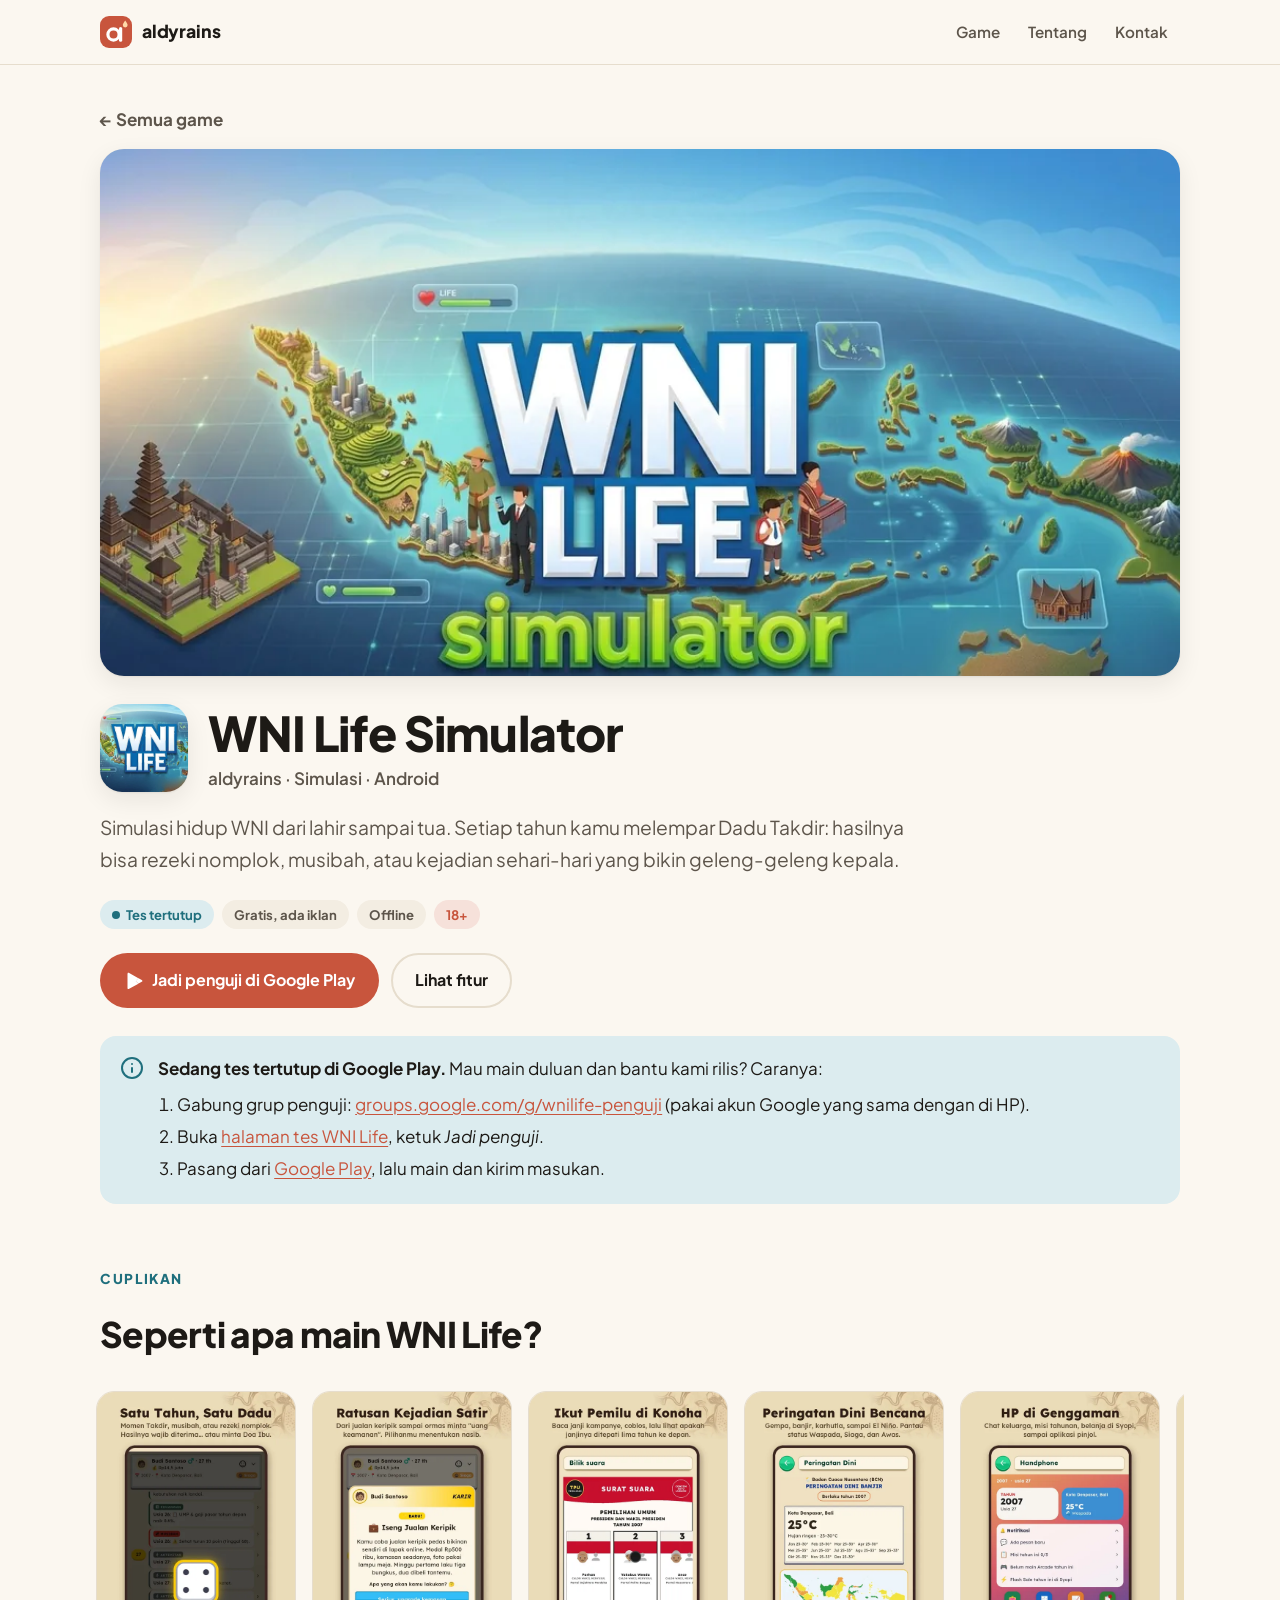
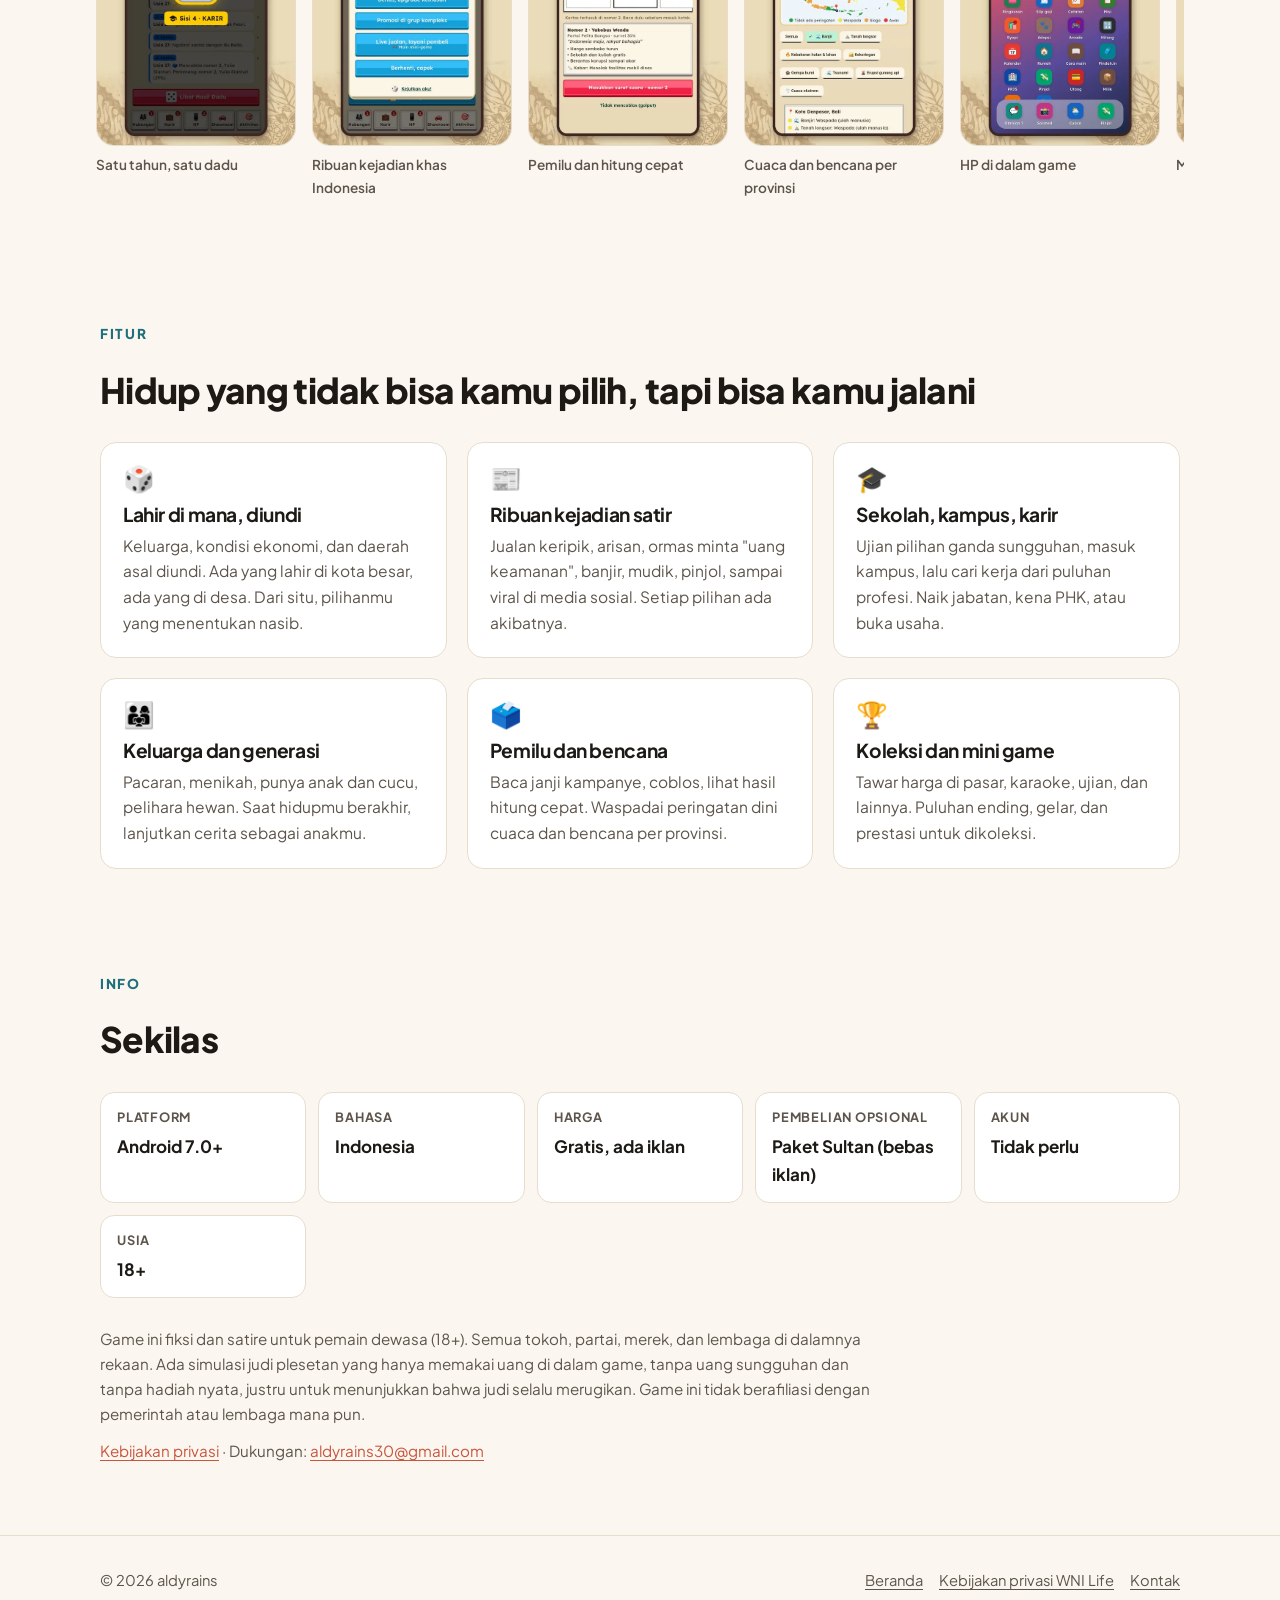
==== games/wni-life/index.html @ aa82e8e7 "Build the aldyrains studio site with a WNI Life game page. Static pages for GitHub Pages: home with " ====
<!doctype html>
<html lang="id">
<head>
<meta charset="utf-8">
<meta name="viewport" content="width=device-width, initial-scale=1">
<title>WNI Life Simulator · aldyrains</title>
<meta name="description" content="WNI Life Simulator: game simulasi hidup sebagai warga negara Indonesia, dari bayi sampai tua. Lempar Dadu Takdir, pilih jalanmu. Main offline, tanpa akun.">
<link rel="canonical" href="https://aldyrains.github.io/games/wni-life/">
<meta name="theme-color" content="#fbf7f0" media="(prefers-color-scheme: light)">
<meta name="theme-color" content="#12110f" media="(prefers-color-scheme: dark)">
<link rel="icon" href="/favicon.svg" type="image/svg+xml">
<link rel="icon" href="/favicon.ico" sizes="any">
<link rel="apple-touch-icon" href="/apple-touch-icon.png">
<meta property="og:type" content="website">
<meta property="og:site_name" content="aldyrains">
<meta property="og:title" content="WNI Life Simulator">
<meta property="og:description" content="Simulasi hidup WNI dari lahir sampai tua. Lempar Dadu Takdir, pilih jalanmu!">
<meta property="og:url" content="https://aldyrains.github.io/games/wni-life/">
<meta property="og:image" content="https://aldyrains.github.io/games/wni-life/img/banner.jpg">
<meta property="og:image:width" content="1024">
<meta property="og:image:height" content="500">
<meta name="twitter:card" content="summary_large_image">
<link rel="preconnect" href="https://fonts.googleapis.com">
<link rel="preconnect" href="https://fonts.gstatic.com" crossorigin>
<link rel="stylesheet" href="https://fonts.googleapis.com/css2?family=Plus+Jakarta+Sans:wght@400;600;700;800&display=swap">
<link rel="stylesheet" href="/assets/style.css">
<script type="application/ld+json">
{
  "@context": "https://schema.org",
  "@type": "VideoGame",
  "name": "WNI Life Simulator",
  "url": "https://aldyrains.github.io/games/wni-life/",
  "image": "https://aldyrains.github.io/games/wni-life/img/banner.jpg",
  "description": "Game simulasi hidup sebagai warga negara Indonesia, dari bayi sampai tua.",
  "genre": "Simulasi",
  "gamePlatform": "Android",
  "operatingSystem": "Android",
  "inLanguage": "id",
  "author": { "@type": "Organization", "name": "aldyrains", "url": "https://aldyrains.github.io/" }
}
</script>
</head>
<body>
<a class="skip" href="#isi">Langsung ke isi</a>

<header class="site-header">
  <div class="wrap">
    <a class="brand" href="/" aria-label="aldyrains, beranda">
      <svg viewBox="0 0 32 32" aria-hidden="true"><rect width="32" height="32" rx="9" fill="#c8553d"/><circle cx="13.5" cy="18.5" r="5.6" fill="none" stroke="#fff" stroke-width="3.2"/><path d="M20.6 12.6v11.6" stroke="#fff" stroke-width="3.2" stroke-linecap="round"/><path d="M25.2 4.6c1.6 2.1 2.4 3.5 2.4 4.5a2.4 2.4 0 0 1-4.8 0c0-1 .8-2.4 2.4-4.5z" fill="#ffd9a8"/></svg>
      aldyrains
    </a>
    <nav class="nav" aria-label="Menu utama">
      <a href="/#game">Game</a>
      <a href="/#tentang" class="hide-sm">Tentang</a>
      <a href="/#kontak">Kontak</a>
    </nav>
  </div>
</header>

<main id="isi">
  <div class="game-hero">
    <div class="wrap">
      <a class="back" href="/#game">← Semua game</a>
      <div class="banner" style="margin-top:16px">
        <img src="img/banner.webp" width="1024" height="500" alt="Banner WNI Life Simulator: peta Indonesia dengan tokoh-tokoh warga" fetchpriority="high">
      </div>
      <div class="title-row">
        <img class="icon" src="img/icon.webp" width="88" height="88" alt="Ikon WNI Life Simulator">
        <div>
          <h1>WNI Life Simulator</h1>
          <p class="by">aldyrains · Simulasi · Android</p>
        </div>
      </div>
      <p class="tagline">Simulasi hidup WNI dari lahir sampai tua. Setiap tahun kamu melempar Dadu Takdir: hasilnya bisa rezeki nomplok, musibah, atau kejadian sehari-hari yang bikin geleng-geleng kepala.</p>
      <div class="chips" style="margin-bottom:24px">
        <span class="chip chip-teal"><span class="dot"></span>Tes tertutup</span>
        <span class="chip">Gratis, ada iklan</span>
        <span class="chip">Offline</span>
        <span class="chip chip-accent">18+</span>
      </div>
      <div class="btn-row">
        <a class="btn btn-primary" href="#penguji">
          <svg viewBox="0 0 24 24" fill="currentColor" aria-hidden="true"><path d="M4.6 2.3c-.3.3-.4.7-.4 1.2v17c0 .5.1.9.4 1.2l.1.1 9.5-9.5v-.2L4.7 2.2l-.1.1Zm12.8 12.8-3.2-3.2v-.2l3.2-3.2.1.1 3.8 2.1c1.1.6 1.1 1.6 0 2.2l-3.8 2.1-.1.1Zm-.1.1L14 11.9l-9.4 9.4c.4.4.9.4 1.6.1l11.1-6.2m0-6.6L6.2 2.3c-.7-.4-1.2-.3-1.6.1L14 11.9l3.3-3.3Z"/></svg>
          Jadi penguji di Google Play
        </a>
        <a class="btn btn-ghost" href="#fitur">Lihat fitur</a>
      </div>

      <div class="notice" id="penguji">
        <svg viewBox="0 0 24 24" fill="none" stroke="currentColor" stroke-width="2" stroke-linecap="round" stroke-linejoin="round" aria-hidden="true"><circle cx="12" cy="12" r="10"/><path d="M12 16v-4M12 8h.01"/></svg>
        <div>
          <strong>Sedang tes tertutup di Google Play.</strong> Mau main duluan dan bantu kami rilis? Caranya:
          <ol>
            <li>Gabung grup penguji: <a href="https://groups.google.com/g/wnilife-penguji">groups.google.com/g/wnilife-penguji</a> (pakai akun Google yang sama dengan di HP).</li>
            <li>Buka <a href="https://play.google.com/apps/testing/com.aldiriansyah.wnilife">halaman tes WNI Life</a>, ketuk <em>Jadi penguji</em>.</li>
            <li>Pasang dari <a href="https://play.google.com/store/apps/details?id=com.aldiriansyah.wnilife">Google Play</a>, lalu main dan kirim masukan.</li>
          </ol>
        </div>
      </div>
    </div>
  </div>

  <section aria-labelledby="judul-cuplikan" style="padding-top:40px">
    <div class="wrap">
      <div class="section-head">
        <span class="eyebrow">Cuplikan</span>
        <h2 id="judul-cuplikan">Seperti apa main WNI Life?</h2>
      </div>
      <div class="shots" tabindex="0" aria-label="Galeri cuplikan layar, geser ke samping">
        <figure><img src="img/01-dadu.webp" width="540" height="960" loading="lazy" alt="Lempar Dadu Takdir setiap tahun"><figcaption>Satu tahun, satu dadu</figcaption></figure>
        <figure><img src="img/02-kejadian.webp" width="540" height="960" loading="lazy" alt="Kejadian sehari-hari dengan pilihan"><figcaption>Ribuan kejadian khas Indonesia</figcaption></figure>
        <figure><img src="img/03-pemilu.webp" width="540" height="960" loading="lazy" alt="Pemilu di dalam game"><figcaption>Pemilu dan hitung cepat</figcaption></figure>
        <figure><img src="img/04-cuaca.webp" width="540" height="960" loading="lazy" alt="Peringatan cuaca dan bencana per provinsi"><figcaption>Cuaca dan bencana per provinsi</figcaption></figure>
        <figure><img src="img/05-hp.webp" width="540" height="960" loading="lazy" alt="HP di dalam game"><figcaption>HP di dalam game</figcaption></figure>
        <figure><img src="img/06-minigame.webp" width="540" height="960" loading="lazy" alt="Mini game"><figcaption>Mini game</figcaption></figure>
        <figure><img src="img/07-kerja.webp" width="540" height="960" loading="lazy" alt="Karir dan pekerjaan"><figcaption>Sekolah, kampus, karir</figcaption></figure>
        <figure><img src="img/08-kabar-tahun.webp" width="540" height="960" loading="lazy" alt="Kabar Tahun, rangkuman hidup ala koran"><figcaption>Kabar Tahun ala koran</figcaption></figure>
      </div>
    </div>
  </section>

  <section id="fitur" aria-labelledby="judul-fitur" style="padding-top:32px">
    <div class="wrap">
      <div class="section-head">
        <span class="eyebrow">Fitur</span>
        <h2 id="judul-fitur">Hidup yang tidak bisa kamu pilih, tapi bisa kamu jalani</h2>
      </div>
      <div class="features">
        <div class="feature"><span class="emoji" aria-hidden="true">🎲</span><h3>Lahir di mana, diundi</h3><p>Keluarga, kondisi ekonomi, dan daerah asal diundi. Ada yang lahir di kota besar, ada yang di desa. Dari situ, pilihanmu yang menentukan nasib.</p></div>
        <div class="feature"><span class="emoji" aria-hidden="true">📰</span><h3>Ribuan kejadian satir</h3><p>Jualan keripik, arisan, ormas minta "uang keamanan", banjir, mudik, pinjol, sampai viral di media sosial. Setiap pilihan ada akibatnya.</p></div>
        <div class="feature"><span class="emoji" aria-hidden="true">🎓</span><h3>Sekolah, kampus, karir</h3><p>Ujian pilihan ganda sungguhan, masuk kampus, lalu cari kerja dari puluhan profesi. Naik jabatan, kena PHK, atau buka usaha.</p></div>
        <div class="feature"><span class="emoji" aria-hidden="true">👨‍👩‍👧</span><h3>Keluarga dan generasi</h3><p>Pacaran, menikah, punya anak dan cucu, pelihara hewan. Saat hidupmu berakhir, lanjutkan cerita sebagai anakmu.</p></div>
        <div class="feature"><span class="emoji" aria-hidden="true">🗳️</span><h3>Pemilu dan bencana</h3><p>Baca janji kampanye, coblos, lihat hasil hitung cepat. Waspadai peringatan dini cuaca dan bencana per provinsi.</p></div>
        <div class="feature"><span class="emoji" aria-hidden="true">🏆</span><h3>Koleksi dan mini game</h3><p>Tawar harga di pasar, karaoke, ujian, dan lainnya. Puluhan ending, gelar, dan prestasi untuk dikoleksi.</p></div>
      </div>
    </div>
  </section>

  <section aria-labelledby="judul-info" style="padding-top:32px">
    <div class="wrap">
      <div class="section-head">
        <span class="eyebrow">Info</span>
        <h2 id="judul-info">Sekilas</h2>
      </div>
      <dl class="facts">
        <div><dt>Platform</dt><dd>Android 7.0+</dd></div>
        <div><dt>Bahasa</dt><dd>Indonesia</dd></div>
        <div><dt>Harga</dt><dd>Gratis, ada iklan</dd></div>
        <div><dt>Pembelian opsional</dt><dd>Paket Sultan (bebas iklan)</dd></div>
        <div><dt>Akun</dt><dd>Tidak perlu</dd></div>
        <div><dt>Usia</dt><dd>18+</dd></div>
      </dl>
      <p class="fine" style="margin-top:28px">Game ini fiksi dan satire untuk pemain dewasa (18+). Semua tokoh, partai, merek, dan lembaga di dalamnya rekaan. Ada simulasi judi plesetan yang hanya memakai uang di dalam game, tanpa uang sungguhan dan tanpa hadiah nyata, justru untuk menunjukkan bahwa judi selalu merugikan. Game ini tidak berafiliasi dengan pemerintah atau lembaga mana pun.</p>
      <p class="fine"><a href="/wni-life-privacy/">Kebijakan privasi</a> · Dukungan: <a href="mailto:aldyrains30@gmail.com?subject=WNI%20Life%20Simulator">aldyrains30@gmail.com</a></p>
    </div>
  </section>
</main>

<footer class="site-footer">
  <div class="wrap">
    <span>© 2026 aldyrains</span>
    <nav aria-label="Tautan bawah">
      <a href="/">Beranda</a>
      <a href="/wni-life-privacy/">Kebijakan privasi WNI Life</a>
      <a href="mailto:aldyrains30@gmail.com">Kontak</a>
    </nav>
  </div>
</footer>
</body>
</html>
---- assets/style.css ----
/* aldyrains: gaya bersama untuk semua halaman. */

:root {
  --bg: #fbf7f0;
  --surface: #ffffff;
  --surface-2: #f3ede2;
  --ink: #1d1a16;
  --ink-soft: #5d554b;
  --line: #e6ddcd;
  --accent: #c8553d;
  --accent-ink: #ffffff;
  --accent-soft: #f6e1da;
  --teal: #1f6f7d;
  --teal-soft: #dcecef;
  --shadow: 0 1px 2px rgb(29 26 22 / 6%), 0 8px 24px rgb(29 26 22 / 8%);
  --radius: 16px;
  --max: 1120px;
  color-scheme: light;
}

@media (prefers-color-scheme: dark) {
  :root {
    --bg: #12110f;
    --surface: #1b1916;
    --surface-2: #24211d;
    --ink: #f1ebe1;
    --ink-soft: #b5aa9b;
    --line: #34302a;
    --accent: #e9785f;
    --accent-ink: #1b0f0b;
    --accent-soft: #3a211b;
    --teal: #7cc4d1;
    --teal-soft: #17323a;
    --shadow: 0 1px 2px rgb(0 0 0 / 30%), 0 8px 24px rgb(0 0 0 / 35%);
    color-scheme: dark;
  }
}

*, *::before, *::after { box-sizing: border-box; }

html { scroll-behavior: smooth; }
@media (prefers-reduced-motion: reduce) { html { scroll-behavior: auto; } }

body {
  margin: 0;
  background: var(--bg);
  color: var(--ink);
  font: 17px/1.65 "Plus Jakarta Sans", system-ui, -apple-system, "Segoe UI", Roboto, sans-serif;
  -webkit-font-smoothing: antialiased;
  overflow-x: hidden;
}

img { max-width: 100%; height: auto; display: block; }
a { color: var(--accent); text-underline-offset: 3px; }
a:hover { text-decoration-thickness: 2px; }
:focus-visible { outline: 3px solid var(--teal); outline-offset: 3px; border-radius: 6px; }

h1, h2, h3 { line-height: 1.15; letter-spacing: -0.02em; margin: 0; }
h1 { font-size: clamp(2.2rem, 6vw, 3.6rem); font-weight: 800; }
h2 { font-size: clamp(1.6rem, 4vw, 2.2rem); font-weight: 800; }
h3 { font-size: 1.2rem; font-weight: 700; }
p { margin: 0; }

.wrap { width: 100%; max-width: var(--max); margin: 0 auto; padding: 0 20px; }

.skip { position: absolute; left: -999px; top: 8px; background: var(--surface); padding: 8px 12px; z-index: 10; }
.skip:focus { left: 8px; }

/* Header */
.site-header {
  position: sticky; top: 0; z-index: 5;
  background: color-mix(in srgb, var(--bg) 86%, transparent);
  backdrop-filter: saturate(1.4) blur(10px);
  -webkit-backdrop-filter: saturate(1.4) blur(10px);
  border-bottom: 1px solid var(--line);
}
.site-header .wrap { display: flex; align-items: center; justify-content: space-between; gap: 16px; height: 64px; }
.brand { display: inline-flex; align-items: center; gap: 10px; color: var(--ink); text-decoration: none; font-weight: 800; font-size: 1.1rem; letter-spacing: -0.01em; }
.brand svg { width: 32px; height: 32px; flex: none; }
.nav { display: flex; gap: 4px; }
.nav a { color: var(--ink-soft); text-decoration: none; font-weight: 600; font-size: 0.95rem; padding: 8px 12px; border-radius: 999px; }
.nav a:hover { color: var(--ink); background: var(--surface-2); }
@media (max-width: 520px) { .nav a { padding: 8px; font-size: 0.9rem; } .nav .hide-sm { display: none; } }

/* Buttons */
.btn {
  display: inline-flex; align-items: center; justify-content: center; gap: 8px;
  min-height: 48px; padding: 12px 22px; border-radius: 999px;
  font: inherit; font-weight: 700; font-size: 1rem; text-decoration: none; cursor: pointer;
  border: 2px solid transparent; transition: transform .15s ease, background .15s ease;
}
.btn:hover { transform: translateY(-1px); }
.btn-primary { background: var(--accent); color: var(--accent-ink); }
.btn-ghost { background: transparent; color: var(--ink); border-color: var(--line); }
.btn-ghost:hover { background: var(--surface-2); }
.btn svg { width: 20px; height: 20px; flex: none; }
.btn-row { display: flex; flex-wrap: wrap; gap: 12px; }

/* Chips */
.chip { display: inline-flex; align-items: center; gap: 6px; padding: 4px 12px; border-radius: 999px; font-size: 0.82rem; font-weight: 700; background: var(--surface-2); color: var(--ink-soft); }
.chip-teal { background: var(--teal-soft); color: var(--teal); }
.chip-accent { background: var(--accent-soft); color: var(--accent); }
.chip .dot { width: 8px; height: 8px; border-radius: 50%; background: currentColor; }
.chips { display: flex; flex-wrap: wrap; gap: 8px; }

/* Sections */
section { padding: 72px 0; }
.eyebrow { display: block; color: var(--teal); font-weight: 800; font-size: 0.85rem; letter-spacing: 0.12em; text-transform: uppercase; margin-bottom: 12px; }
.lead { color: var(--ink-soft); font-size: 1.15rem; max-width: 60ch; }
.section-head { display: flex; flex-direction: column; gap: 12px; margin-bottom: 32px; }

/* Home hero */
.hero { padding: 88px 0 56px; }
.hero h1 { max-width: 16ch; }
.hero h1 em { font-style: normal; color: var(--accent); }
.hero .lead { margin: 20px 0 32px; }

/* Game cards */
.games { display: grid; grid-template-columns: repeat(auto-fill, minmax(min(100%, 340px), 1fr)); gap: 24px; }
.game-card {
  display: flex; flex-direction: column; background: var(--surface); border: 1px solid var(--line);
  border-radius: var(--radius); overflow: hidden; box-shadow: var(--shadow);
  color: inherit; text-decoration: none; transition: transform .2s ease, box-shadow .2s ease;
}
a.game-card:hover { transform: translateY(-3px); }
.game-card .art { aspect-ratio: 1024 / 500; background: var(--surface-2); object-fit: cover; width: 100%; }
.game-card .body { display: flex; gap: 14px; padding: 18px; align-items: flex-start; }
.game-card .icon { width: 56px; height: 56px; border-radius: 14px; flex: none; }
.game-card .meta { display: flex; flex-direction: column; gap: 6px; min-width: 0; }
.game-card p { color: var(--ink-soft); font-size: 0.95rem; }
.game-card.soon { box-shadow: none; border-style: dashed; background: transparent; }
.game-card.soon .art { display: grid; place-items: center; color: var(--ink-soft); font-weight: 700; background: repeating-linear-gradient(135deg, var(--surface-2) 0 12px, transparent 12px 24px); }

/* About */
.about { display: grid; gap: 40px; grid-template-columns: 1.2fr 1fr; align-items: start; }
@media (max-width: 820px) { .about { grid-template-columns: 1fr; } }
.about p + p { margin-top: 16px; }
.values { display: grid; gap: 16px; }
.value { background: var(--surface); border: 1px solid var(--line); border-radius: var(--radius); padding: 20px; }
.value h3 { margin-bottom: 6px; }
.value p { color: var(--ink-soft); font-size: 0.95rem; }

/* Contact */
.contact { background: var(--surface); border: 1px solid var(--line); border-radius: 24px; padding: clamp(28px, 5vw, 48px); display: grid; gap: 20px; }
.contact .lead { margin: 0; }

/* Footer */
.site-footer { border-top: 1px solid var(--line); padding: 32px 0 48px; color: var(--ink-soft); font-size: 0.92rem; }
.site-footer .wrap { display: flex; flex-wrap: wrap; justify-content: space-between; gap: 16px; }
.site-footer a { color: var(--ink-soft); }
.site-footer nav { display: flex; flex-wrap: wrap; gap: 16px; }

/* Game page */
.game-hero { padding: 40px 0 24px; }
.banner { border-radius: 24px; overflow: hidden; box-shadow: var(--shadow); aspect-ratio: 1024 / 500; background: var(--surface-2); }
.banner img { width: 100%; height: 100%; object-fit: cover; }
.title-row { display: flex; gap: 20px; align-items: center; margin-top: 28px; }
.title-row .icon { width: 88px; height: 88px; border-radius: 22px; box-shadow: var(--shadow); flex: none; }
.title-row h1 { font-size: clamp(1.9rem, 5vw, 3rem); }
.title-row .by { color: var(--ink-soft); font-weight: 600; margin-top: 4px; }
@media (max-width: 520px) { .title-row { align-items: flex-start; } .title-row .icon { width: 68px; height: 68px; border-radius: 18px; } }
.tagline { font-size: 1.2rem; color: var(--ink-soft); margin: 20px 0 24px; max-width: 60ch; }

.notice { display: flex; gap: 14px; background: var(--teal-soft); color: var(--ink); border-radius: var(--radius); padding: 18px 20px; margin-top: 28px; }
.notice svg { width: 24px; height: 24px; color: var(--teal); flex: none; margin-top: 2px; }
.notice ol { margin: 8px 0 0; padding-left: 1.2rem; }
.notice li { margin: 4px 0; }

.shots { display: grid; grid-auto-flow: column; grid-auto-columns: minmax(200px, 240px); gap: 16px; overflow-x: auto; scroll-snap-type: x mandatory; padding: 4px 4px 20px; margin: 0 -4px; overscroll-behavior-x: contain; }
.shots figure { margin: 0; scroll-snap-align: start; }
.shots img { border-radius: 18px; border: 1px solid var(--line); aspect-ratio: 9 / 16; object-fit: cover; width: 100%; background: var(--surface-2); }
.shots figcaption { font-size: 0.85rem; color: var(--ink-soft); margin-top: 8px; font-weight: 600; }

.features { display: grid; grid-template-columns: repeat(auto-fill, minmax(min(100%, 300px), 1fr)); gap: 20px; }
.feature { background: var(--surface); border: 1px solid var(--line); border-radius: var(--radius); padding: 22px; }
.feature .emoji { font-size: 1.6rem; line-height: 1; display: block; margin-bottom: 12px; }
.feature h3 { margin-bottom: 8px; }
.feature p { color: var(--ink-soft); font-size: 0.97rem; }

.facts { display: grid; grid-template-columns: repeat(auto-fill, minmax(min(100%, 200px), 1fr)); gap: 12px; margin: 0; }
.facts div { background: var(--surface); border: 1px solid var(--line); border-radius: 14px; padding: 14px 16px; }
.facts dt { font-size: 0.8rem; color: var(--ink-soft); font-weight: 700; text-transform: uppercase; letter-spacing: 0.06em; }
.facts dd { margin: 4px 0 0; font-weight: 700; }

.fine { color: var(--ink-soft); font-size: 0.95rem; max-width: 70ch; }
.fine + .fine { margin-top: 12px; }
.back { display: inline-flex; align-items: center; gap: 6px; font-weight: 700; text-decoration: none; color: var(--ink-soft); }
.back:hover { color: var(--ink); }

/* 404 */
.notfound { min-height: 60vh; display: grid; place-content: center; text-align: center; gap: 16px; padding: 64px 0; }
.notfound .btn-row { justify-content: center; }
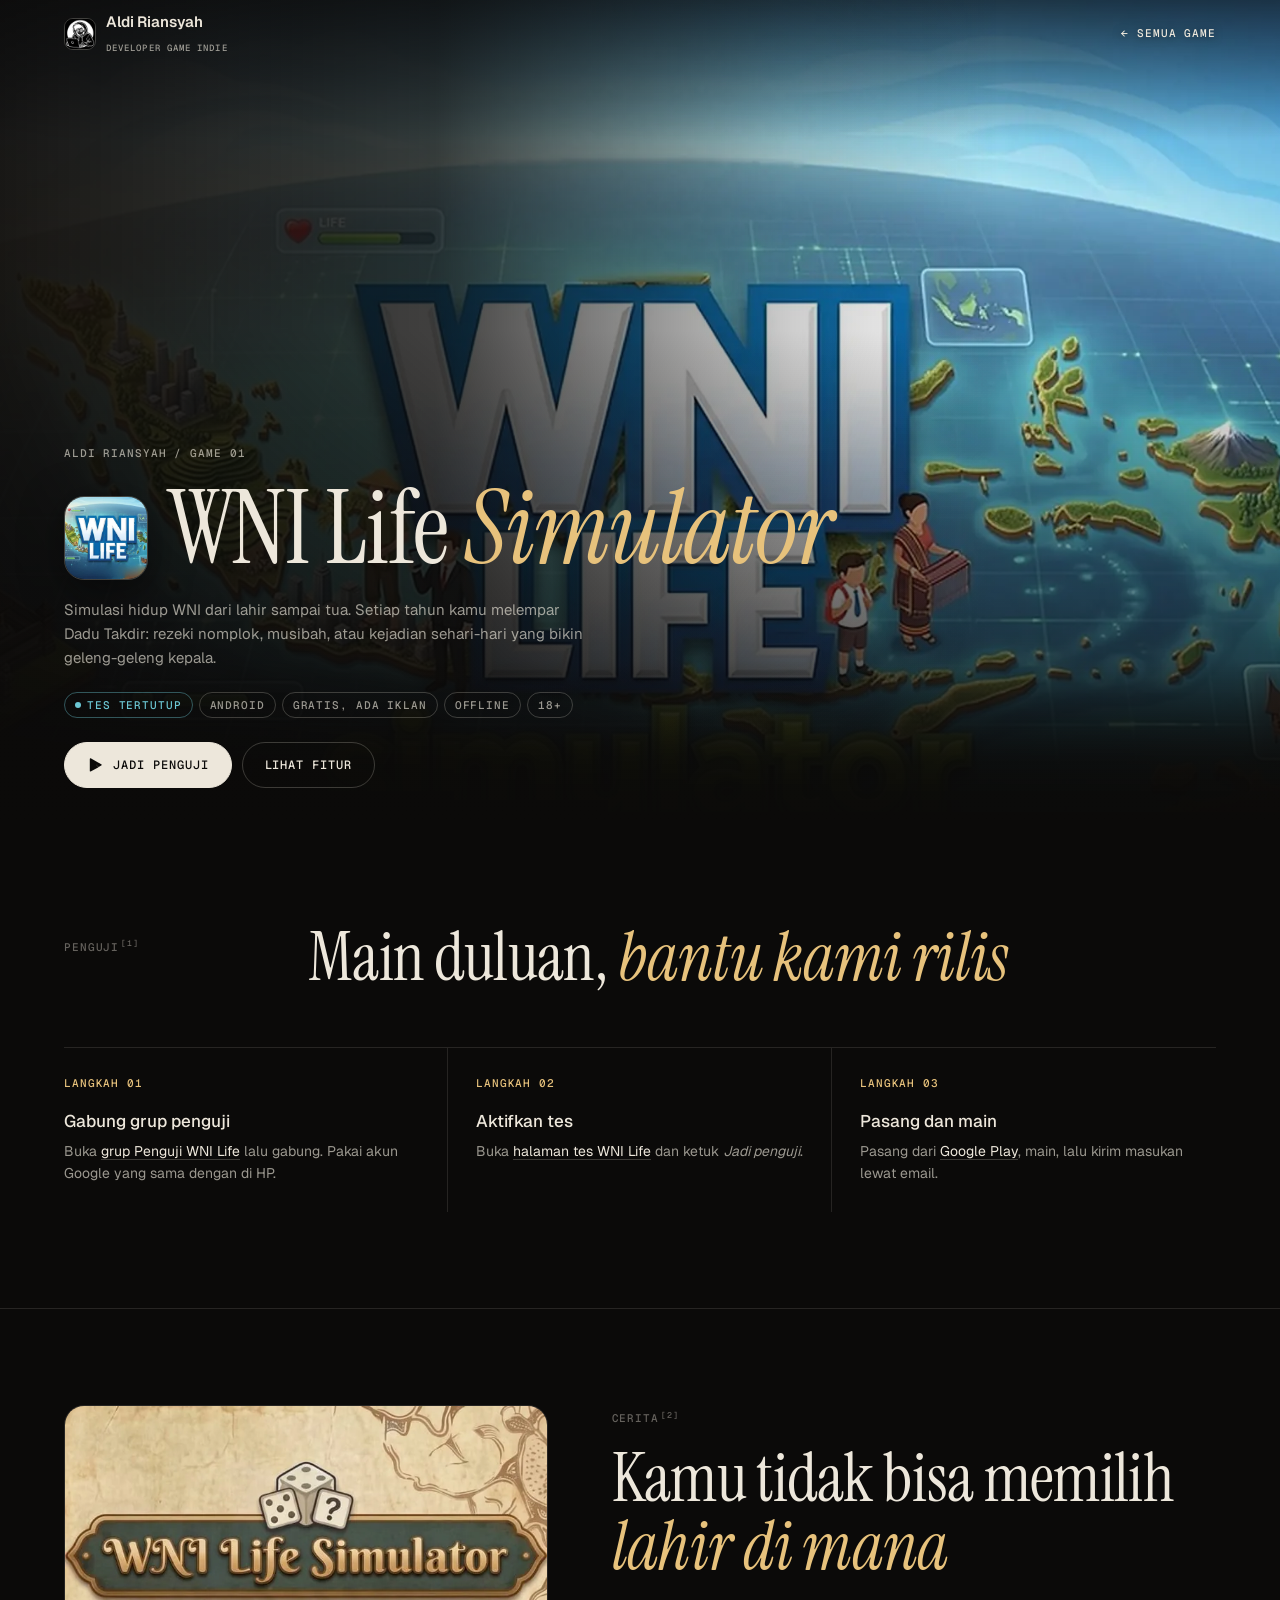
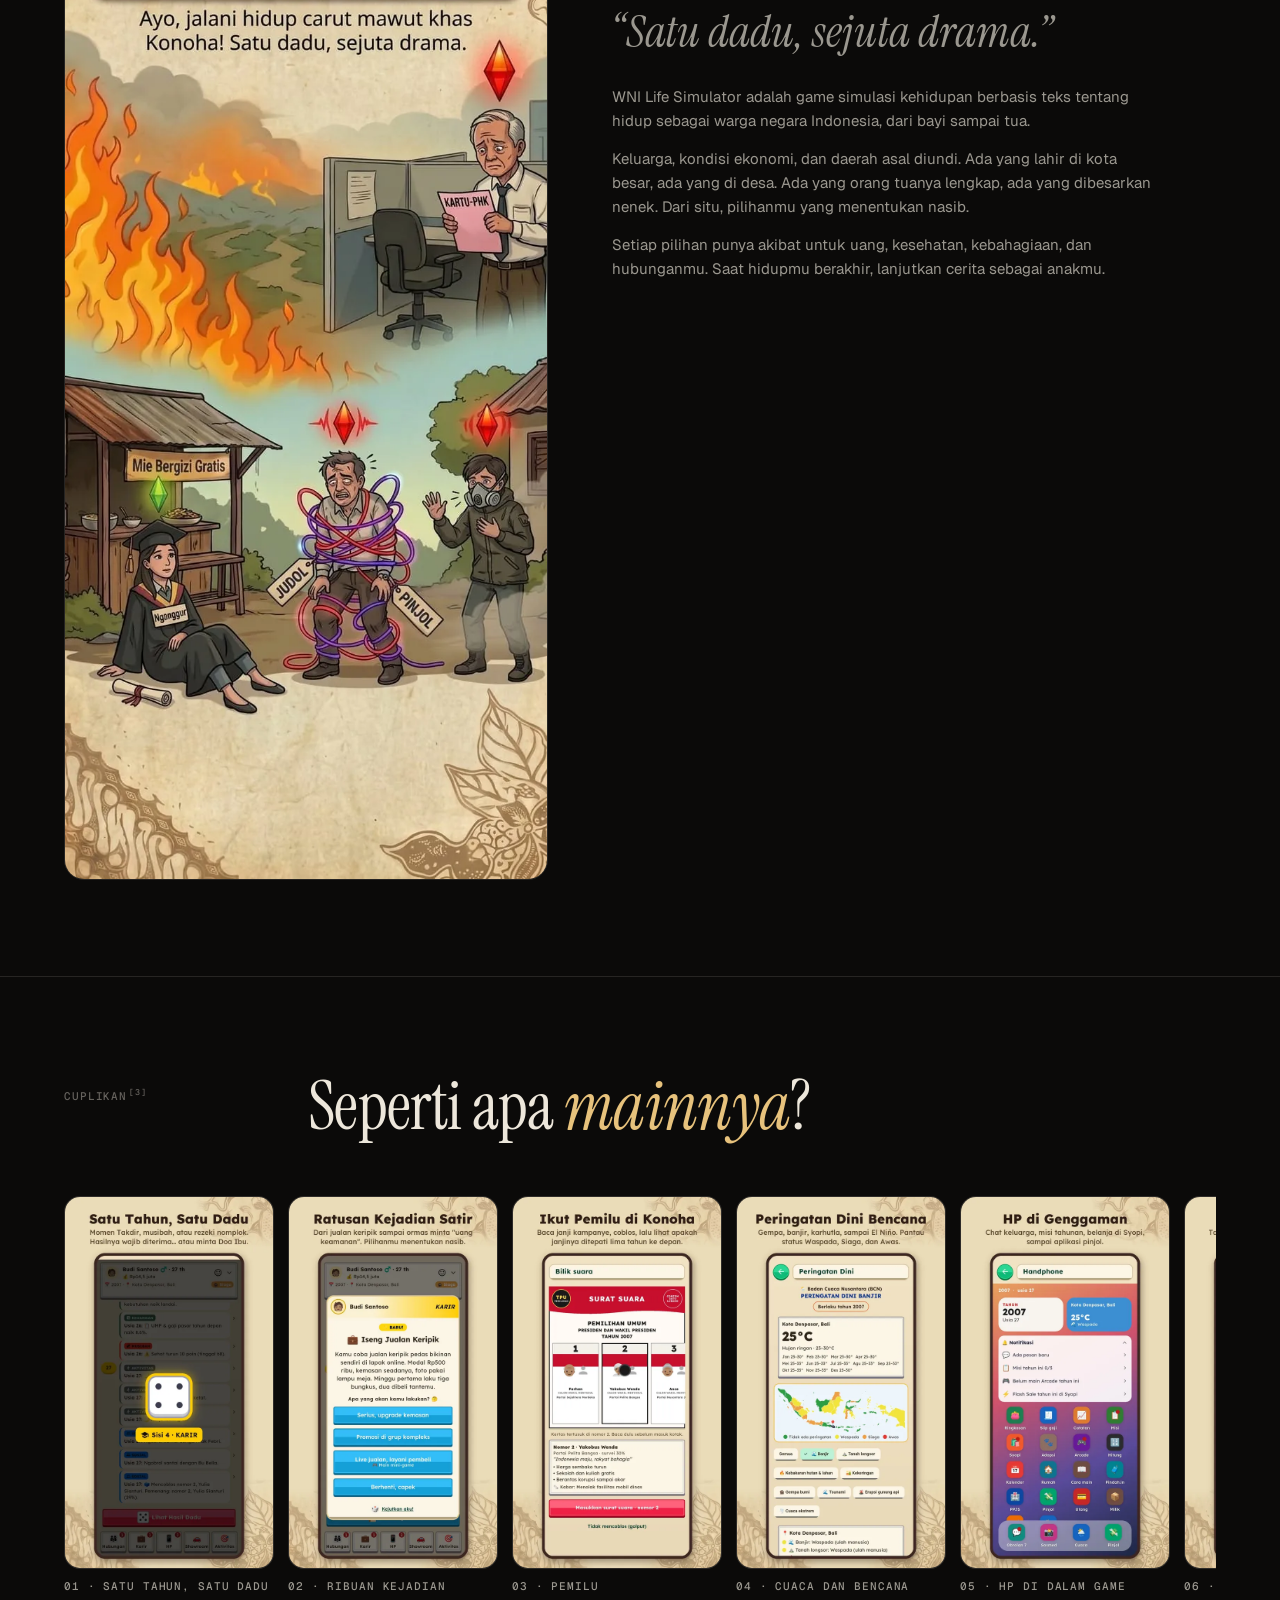
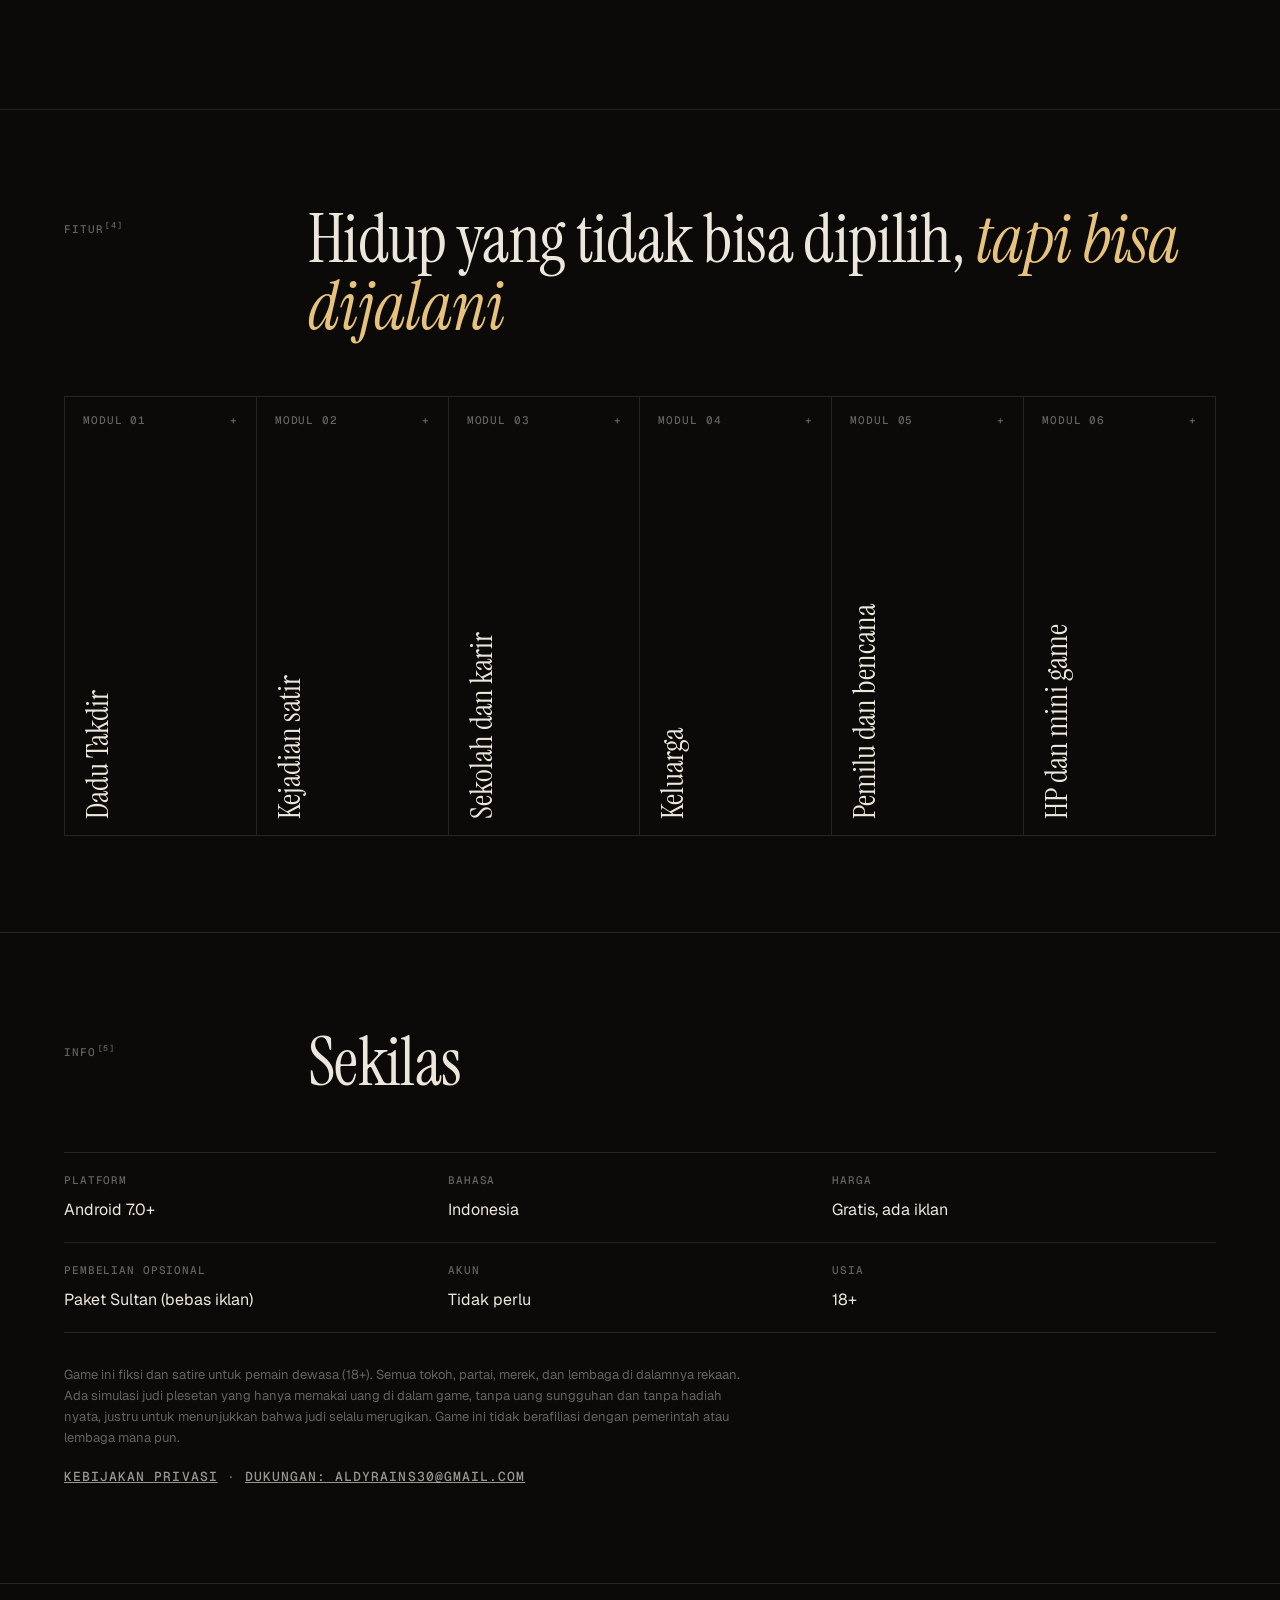
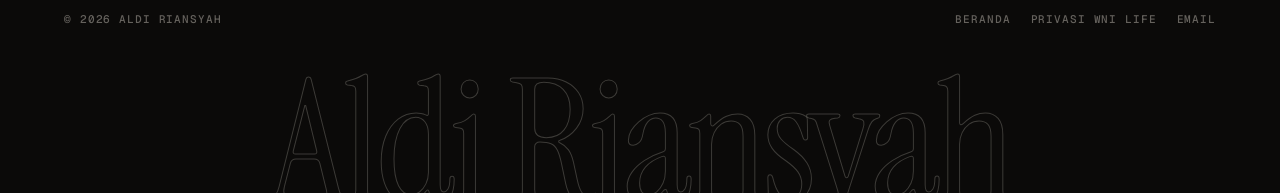
==== commit 674861af: "Restyle the site and rename it to Aldi Riansyah with a new logo. Dark cinematic layout with the WNI " ====
--- a/games/wni-life/index.html
+++ b/games/wni-life/index.html
@@ -3,16 +3,15 @@
 <head>
 <meta charset="utf-8">
 <meta name="viewport" content="width=device-width, initial-scale=1">
-<title>WNI Life Simulator · aldyrains</title>
+<title>WNI Life Simulator · Aldi Riansyah</title>
 <meta name="description" content="WNI Life Simulator: game simulasi hidup sebagai warga negara Indonesia, dari bayi sampai tua. Lempar Dadu Takdir, pilih jalanmu. Main offline, tanpa akun.">
 <link rel="canonical" href="https://aldyrains.github.io/games/wni-life/">
-<meta name="theme-color" content="#fbf7f0" media="(prefers-color-scheme: light)">
-<meta name="theme-color" content="#12110f" media="(prefers-color-scheme: dark)">
-<link rel="icon" href="/favicon.svg" type="image/svg+xml">
+<meta name="theme-color" content="#0b0a09">
+<link rel="icon" href="/favicon-32.png" type="image/png" sizes="32x32">
 <link rel="icon" href="/favicon.ico" sizes="any">
 <link rel="apple-touch-icon" href="/apple-touch-icon.png">
 <meta property="og:type" content="website">
-<meta property="og:site_name" content="aldyrains">
+<meta property="og:site_name" content="Aldi Riansyah">
 <meta property="og:title" content="WNI Life Simulator">
 <meta property="og:description" content="Simulasi hidup WNI dari lahir sampai tua. Lempar Dadu Takdir, pilih jalanmu!">
 <meta property="og:url" content="https://aldyrains.github.io/games/wni-life/">
@@ -22,8 +21,9 @@
 <meta name="twitter:card" content="summary_large_image">
 <link rel="preconnect" href="https://fonts.googleapis.com">
 <link rel="preconnect" href="https://fonts.gstatic.com" crossorigin>
-<link rel="stylesheet" href="https://fonts.googleapis.com/css2?family=Plus+Jakarta+Sans:wght@400;600;700;800&display=swap">
+<link rel="stylesheet" href="https://fonts.googleapis.com/css2?family=Instrument+Serif:ital@0;1&family=Geist:wght@300;400;500;600&family=Geist+Mono:wght@400;500&display=swap">
 <link rel="stylesheet" href="/assets/style.css">
+<link rel="preload" as="image" href="img/hero.webp" fetchpriority="high">
 <script type="application/ld+json">
 {
   "@context": "https://schema.org",
@@ -36,135 +36,161 @@
   "gamePlatform": "Android",
   "operatingSystem": "Android",
   "inLanguage": "id",
-  "author": { "@type": "Organization", "name": "aldyrains", "url": "https://aldyrains.github.io/" }
+  "author": { "@type": "Person", "name": "Aldi Riansyah", "url": "https://aldyrains.github.io/" }
 }
 </script>
 </head>
 <body>
 <a class="skip" href="#isi">Langsung ke isi</a>
 
-<header class="site-header">
+<header class="topbar">
   <div class="wrap">
-    <a class="brand" href="/" aria-label="aldyrains, beranda">
-      <svg viewBox="0 0 32 32" aria-hidden="true"><rect width="32" height="32" rx="9" fill="#c8553d"/><circle cx="13.5" cy="18.5" r="5.6" fill="none" stroke="#fff" stroke-width="3.2"/><path d="M20.6 12.6v11.6" stroke="#fff" stroke-width="3.2" stroke-linecap="round"/><path d="M25.2 4.6c1.6 2.1 2.4 3.5 2.4 4.5a2.4 2.4 0 0 1-4.8 0c0-1 .8-2.4 2.4-4.5z" fill="#ffd9a8"/></svg>
-      aldyrains
+    <a class="brand" href="/" aria-label="Aldi Riansyah, beranda">
+      <img src="/assets/logo.webp" width="32" height="32" alt="">
+      <span><b>Aldi Riansyah</b><br><span class="mono">Developer game indie</span></span>
     </a>
-    <nav class="nav" aria-label="Menu utama">
-      <a href="/#game">Game</a>
-      <a href="/#tentang" class="hide-sm">Tentang</a>
-      <a href="/#kontak">Kontak</a>
-    </nav>
+    <a class="mono tag" href="/#game" style="text-decoration:none">← Semua game</a>
   </div>
 </header>
 
-<main id="isi">
-  <div class="game-hero">
+<div class="band game-band">
+  <img src="img/hero.webp" srcset="img/banner.webp 1024w, img/hero.webp 2048w" sizes="100vw" width="2048" height="1000" alt="Ilustrasi WNI Life Simulator: peta Indonesia dengan warga, rumah adat, dan gunung" fetchpriority="high">
+  <div class="shade" aria-hidden="true"></div>
+  <div class="over">
     <div class="wrap">
-      <a class="back" href="/#game">← Semua game</a>
-      <div class="banner" style="margin-top:16px">
-        <img src="img/banner.webp" width="1024" height="500" alt="Banner WNI Life Simulator: peta Indonesia dengan tokoh-tokoh warga" fetchpriority="high">
+      <div class="crumbs mono"><a href="/">Aldi Riansyah</a><span>/</span><span>Game 01</span></div>
+      <div class="game-title">
+        <img class="icon" src="img/icon.webp" width="84" height="84" alt="Ikon WNI Life Simulator">
+        <h1 class="display">WNI Life <em>Simulator</em></h1>
       </div>
-      <div class="title-row">
-        <img class="icon" src="img/icon.webp" width="88" height="88" alt="Ikon WNI Life Simulator">
-        <div>
-          <h1>WNI Life Simulator</h1>
-          <p class="by">aldyrains · Simulasi · Android</p>
-        </div>
-      </div>
-      <p class="tagline">Simulasi hidup WNI dari lahir sampai tua. Setiap tahun kamu melempar Dadu Takdir: hasilnya bisa rezeki nomplok, musibah, atau kejadian sehari-hari yang bikin geleng-geleng kepala.</p>
-      <div class="chips" style="margin-bottom:24px">
-        <span class="chip chip-teal"><span class="dot"></span>Tes tertutup</span>
-        <span class="chip">Gratis, ada iklan</span>
-        <span class="chip">Offline</span>
-        <span class="chip chip-accent">18+</span>
+      <p class="tagline">Simulasi hidup WNI dari lahir sampai tua. Setiap tahun kamu melempar Dadu Takdir: rezeki nomplok, musibah, atau kejadian sehari-hari yang bikin geleng-geleng kepala.</p>
+      <div class="meta">
+        <span class="mono tag-pill live">Tes tertutup</span>
+        <span class="mono tag-pill">Android</span>
+        <span class="mono tag-pill">Gratis, ada iklan</span>
+        <span class="mono tag-pill">Offline</span>
+        <span class="mono tag-pill">18+</span>
       </div>
       <div class="btn-row">
-        <a class="btn btn-primary" href="#penguji">
+        <a class="btn btn-solid" href="#penguji">
           <svg viewBox="0 0 24 24" fill="currentColor" aria-hidden="true"><path d="M4.6 2.3c-.3.3-.4.7-.4 1.2v17c0 .5.1.9.4 1.2l.1.1 9.5-9.5v-.2L4.7 2.2l-.1.1Zm12.8 12.8-3.2-3.2v-.2l3.2-3.2.1.1 3.8 2.1c1.1.6 1.1 1.6 0 2.2l-3.8 2.1-.1.1Zm-.1.1L14 11.9l-9.4 9.4c.4.4.9.4 1.6.1l11.1-6.2m0-6.6L6.2 2.3c-.7-.4-1.2-.3-1.6.1L14 11.9l3.3-3.3Z"/></svg>
-          Jadi penguji di Google Play
+          Jadi penguji
         </a>
-        <a class="btn btn-ghost" href="#fitur">Lihat fitur</a>
-      </div>
-
-      <div class="notice" id="penguji">
-        <svg viewBox="0 0 24 24" fill="none" stroke="currentColor" stroke-width="2" stroke-linecap="round" stroke-linejoin="round" aria-hidden="true"><circle cx="12" cy="12" r="10"/><path d="M12 16v-4M12 8h.01"/></svg>
-        <div>
-          <strong>Sedang tes tertutup di Google Play.</strong> Mau main duluan dan bantu kami rilis? Caranya:
-          <ol>
-            <li>Gabung grup penguji: <a href="https://groups.google.com/g/wnilife-penguji">groups.google.com/g/wnilife-penguji</a> (pakai akun Google yang sama dengan di HP).</li>
-            <li>Buka <a href="https://play.google.com/apps/testing/com.aldiriansyah.wnilife">halaman tes WNI Life</a>, ketuk <em>Jadi penguji</em>.</li>
-            <li>Pasang dari <a href="https://play.google.com/store/apps/details?id=com.aldiriansyah.wnilife">Google Play</a>, lalu main dan kirim masukan.</li>
-          </ol>
-        </div>
+        <a class="btn" href="#fitur">Lihat fitur</a>
       </div>
     </div>
   </div>
+</div>
 
-  <section aria-labelledby="judul-cuplikan" style="padding-top:40px">
+<main id="isi">
+  <section class="sec" id="penguji" aria-labelledby="judul-penguji" style="border-top:0">
     <div class="wrap">
-      <div class="section-head">
-        <span class="eyebrow">Cuplikan</span>
-        <h2 id="judul-cuplikan">Seperti apa main WNI Life?</h2>
+      <div class="sec-head">
+        <span class="mono">Penguji<sup>[1]</sup></span>
+        <h2 class="h2" id="judul-penguji">Main duluan, <em>bantu kami rilis</em></h2>
       </div>
-      <div class="shots" tabindex="0" aria-label="Galeri cuplikan layar, geser ke samping">
-        <figure><img src="img/01-dadu.webp" width="540" height="960" loading="lazy" alt="Lempar Dadu Takdir setiap tahun"><figcaption>Satu tahun, satu dadu</figcaption></figure>
-        <figure><img src="img/02-kejadian.webp" width="540" height="960" loading="lazy" alt="Kejadian sehari-hari dengan pilihan"><figcaption>Ribuan kejadian khas Indonesia</figcaption></figure>
-        <figure><img src="img/03-pemilu.webp" width="540" height="960" loading="lazy" alt="Pemilu di dalam game"><figcaption>Pemilu dan hitung cepat</figcaption></figure>
-        <figure><img src="img/04-cuaca.webp" width="540" height="960" loading="lazy" alt="Peringatan cuaca dan bencana per provinsi"><figcaption>Cuaca dan bencana per provinsi</figcaption></figure>
-        <figure><img src="img/05-hp.webp" width="540" height="960" loading="lazy" alt="HP di dalam game"><figcaption>HP di dalam game</figcaption></figure>
-        <figure><img src="img/06-minigame.webp" width="540" height="960" loading="lazy" alt="Mini game"><figcaption>Mini game</figcaption></figure>
-        <figure><img src="img/07-kerja.webp" width="540" height="960" loading="lazy" alt="Karir dan pekerjaan"><figcaption>Sekolah, kampus, karir</figcaption></figure>
-        <figure><img src="img/08-kabar-tahun.webp" width="540" height="960" loading="lazy" alt="Kabar Tahun, rangkuman hidup ala koran"><figcaption>Kabar Tahun ala koran</figcaption></figure>
+      <ol class="steps">
+        <li>
+          <span class="mono">Langkah 01</span>
+          <h3>Gabung grup penguji</h3>
+          <p>Buka <a href="https://groups.google.com/g/wnilife-penguji">grup Penguji WNI Life</a> lalu gabung. Pakai akun Google yang sama dengan di HP.</p>
+        </li>
+        <li>
+          <span class="mono">Langkah 02</span>
+          <h3>Aktifkan tes</h3>
+          <p>Buka <a href="https://play.google.com/apps/testing/com.aldiriansyah.wnilife">halaman tes WNI Life</a> dan ketuk <em>Jadi penguji</em>.</p>
+        </li>
+        <li>
+          <span class="mono">Langkah 03</span>
+          <h3>Pasang dan main</h3>
+          <p>Pasang dari <a href="https://play.google.com/store/apps/details?id=com.aldiriansyah.wnilife">Google Play</a>, main, lalu kirim masukan lewat email.</p>
+        </li>
+      </ol>
+    </div>
+  </section>
+
+  <section class="sec" aria-labelledby="judul-cerita">
+    <div class="wrap story">
+      <img class="poster" src="img/poster.webp" width="688" height="1532" loading="lazy" alt="Poster WNI Life Simulator: Ayo, jalani hidup carut mawut khas Konoha! Satu dadu, sejuta drama.">
+      <div class="copy">
+        <span class="mono label">Cerita<sup>[2]</sup></span>
+        <h2 class="h2" id="judul-cerita" style="margin:16px 0 28px">Kamu tidak bisa memilih <em>lahir di mana</em></h2>
+        <p class="quote">“Satu dadu, sejuta drama.”</p>
+        <p>WNI Life Simulator adalah game simulasi kehidupan berbasis teks tentang hidup sebagai warga negara Indonesia, dari bayi sampai tua.</p>
+        <p>Keluarga, kondisi ekonomi, dan daerah asal diundi. Ada yang lahir di kota besar, ada yang di desa. Ada yang orang tuanya lengkap, ada yang dibesarkan nenek. Dari situ, pilihanmu yang menentukan nasib.</p>
+        <p>Setiap pilihan punya akibat untuk uang, kesehatan, kebahagiaan, dan hubunganmu. Saat hidupmu berakhir, lanjutkan cerita sebagai anakmu.</p>
       </div>
     </div>
   </section>
 
-  <section id="fitur" aria-labelledby="judul-fitur" style="padding-top:32px">
+  <section class="sec" aria-labelledby="judul-cuplikan">
     <div class="wrap">
-      <div class="section-head">
-        <span class="eyebrow">Fitur</span>
-        <h2 id="judul-fitur">Hidup yang tidak bisa kamu pilih, tapi bisa kamu jalani</h2>
+      <div class="sec-head">
+        <span class="mono">Cuplikan<sup>[3]</sup></span>
+        <h2 class="h2" id="judul-cuplikan">Seperti apa <em>mainnya</em>?</h2>
       </div>
-      <div class="features">
-        <div class="feature"><span class="emoji" aria-hidden="true">🎲</span><h3>Lahir di mana, diundi</h3><p>Keluarga, kondisi ekonomi, dan daerah asal diundi. Ada yang lahir di kota besar, ada yang di desa. Dari situ, pilihanmu yang menentukan nasib.</p></div>
-        <div class="feature"><span class="emoji" aria-hidden="true">📰</span><h3>Ribuan kejadian satir</h3><p>Jualan keripik, arisan, ormas minta "uang keamanan", banjir, mudik, pinjol, sampai viral di media sosial. Setiap pilihan ada akibatnya.</p></div>
-        <div class="feature"><span class="emoji" aria-hidden="true">🎓</span><h3>Sekolah, kampus, karir</h3><p>Ujian pilihan ganda sungguhan, masuk kampus, lalu cari kerja dari puluhan profesi. Naik jabatan, kena PHK, atau buka usaha.</p></div>
-        <div class="feature"><span class="emoji" aria-hidden="true">👨‍👩‍👧</span><h3>Keluarga dan generasi</h3><p>Pacaran, menikah, punya anak dan cucu, pelihara hewan. Saat hidupmu berakhir, lanjutkan cerita sebagai anakmu.</p></div>
-        <div class="feature"><span class="emoji" aria-hidden="true">🗳️</span><h3>Pemilu dan bencana</h3><p>Baca janji kampanye, coblos, lihat hasil hitung cepat. Waspadai peringatan dini cuaca dan bencana per provinsi.</p></div>
-        <div class="feature"><span class="emoji" aria-hidden="true">🏆</span><h3>Koleksi dan mini game</h3><p>Tawar harga di pasar, karaoke, ujian, dan lainnya. Puluhan ending, gelar, dan prestasi untuk dikoleksi.</p></div>
+      <div class="shots" tabindex="0" aria-label="Galeri cuplikan layar, geser ke samping">
+        <figure><img src="img/01-dadu.webp" width="540" height="960" loading="lazy" alt="Lempar Dadu Takdir setiap tahun"><figcaption class="mono">01 · Satu tahun, satu dadu</figcaption></figure>
+        <figure><img src="img/02-kejadian.webp" width="540" height="960" loading="lazy" alt="Kejadian sehari-hari dengan pilihan"><figcaption class="mono">02 · Ribuan kejadian</figcaption></figure>
+        <figure><img src="img/03-pemilu.webp" width="540" height="960" loading="lazy" alt="Pemilu di dalam game"><figcaption class="mono">03 · Pemilu</figcaption></figure>
+        <figure><img src="img/04-cuaca.webp" width="540" height="960" loading="lazy" alt="Peringatan cuaca dan bencana per provinsi"><figcaption class="mono">04 · Cuaca dan bencana</figcaption></figure>
+        <figure><img src="img/05-hp.webp" width="540" height="960" loading="lazy" alt="HP di dalam game"><figcaption class="mono">05 · HP di dalam game</figcaption></figure>
+        <figure><img src="img/06-minigame.webp" width="540" height="960" loading="lazy" alt="Mini game"><figcaption class="mono">06 · Mini game</figcaption></figure>
+        <figure><img src="img/07-kerja.webp" width="540" height="960" loading="lazy" alt="Karir dan pekerjaan"><figcaption class="mono">07 · Karir</figcaption></figure>
+        <figure><img src="img/08-kabar-tahun.webp" width="540" height="960" loading="lazy" alt="Kabar Tahun, rangkuman hidup ala koran"><figcaption class="mono">08 · Kabar Tahun</figcaption></figure>
       </div>
     </div>
   </section>
 
-  <section aria-labelledby="judul-info" style="padding-top:32px">
+  <section class="sec" id="fitur" aria-labelledby="judul-fitur">
     <div class="wrap">
-      <div class="section-head">
-        <span class="eyebrow">Info</span>
-        <h2 id="judul-info">Sekilas</h2>
+      <div class="sec-head">
+        <span class="mono">Fitur<sup>[4]</sup></span>
+        <h2 class="h2" id="judul-fitur">Hidup yang tidak bisa dipilih, <em>tapi bisa dijalani</em></h2>
+      </div>
+      <div class="modules">
+        <div class="module" tabindex="0"><div class="top mono"><span>Modul 01</span><span>+</span></div><div><h3>Dadu Takdir</h3><p>Setiap tahun satu lemparan: rezeki nomplok, musibah, atau kejadian sehari-hari. Hasilnya wajib diterima, atau minta Doa Ibu.</p></div></div>
+        <div class="module" tabindex="0"><div class="top mono"><span>Modul 02</span><span>+</span></div><div><h3>Kejadian satir</h3><p>Lebih dari seribu kejadian: jualan keripik, arisan, ormas minta "uang keamanan", banjir, mudik, pinjol, sampai viral di medsos.</p></div></div>
+        <div class="module" tabindex="0"><div class="top mono"><span>Modul 03</span><span>+</span></div><div><h3>Sekolah dan karir</h3><p>Ujian pilihan ganda sungguhan, masuk kampus, cari kerja dari puluhan profesi. Naik jabatan, kena PHK, atau buka usaha.</p></div></div>
+        <div class="module" tabindex="0"><div class="top mono"><span>Modul 04</span><span>+</span></div><div><h3>Keluarga</h3><p>Pacaran, menikah, punya anak dan cucu, pelihara hewan. Saat hidupmu berakhir, lanjutkan sebagai anakmu.</p></div></div>
+        <div class="module" tabindex="0"><div class="top mono"><span>Modul 05</span><span>+</span></div><div><h3>Pemilu dan bencana</h3><p>Baca janji kampanye, coblos, lihat hitung cepat. Waspadai peringatan dini cuaca dan bencana per provinsi.</p></div></div>
+        <div class="module" tabindex="0"><div class="top mono"><span>Modul 06</span><span>+</span></div><div><h3>HP dan mini game</h3><p>Chat keluarga, belanja daring, misi tahunan. Tawar harga di pasar, karaoke, dan puluhan ending untuk dikoleksi.</p></div></div>
+      </div>
+    </div>
+  </section>
+
+  <section class="sec" aria-labelledby="judul-info">
+    <div class="wrap">
+      <div class="sec-head">
+        <span class="mono">Info<sup>[5]</sup></span>
+        <h2 class="h2" id="judul-info">Sekilas</h2>
       </div>
       <dl class="facts">
-        <div><dt>Platform</dt><dd>Android 7.0+</dd></div>
-        <div><dt>Bahasa</dt><dd>Indonesia</dd></div>
-        <div><dt>Harga</dt><dd>Gratis, ada iklan</dd></div>
-        <div><dt>Pembelian opsional</dt><dd>Paket Sultan (bebas iklan)</dd></div>
-        <div><dt>Akun</dt><dd>Tidak perlu</dd></div>
-        <div><dt>Usia</dt><dd>18+</dd></div>
+        <div><dt class="mono">Platform</dt><dd>Android 7.0+</dd></div>
+        <div><dt class="mono">Bahasa</dt><dd>Indonesia</dd></div>
+        <div><dt class="mono">Harga</dt><dd>Gratis, ada iklan</dd></div>
+        <div><dt class="mono">Pembelian opsional</dt><dd>Paket Sultan (bebas iklan)</dd></div>
+        <div><dt class="mono">Akun</dt><dd>Tidak perlu</dd></div>
+        <div><dt class="mono">Usia</dt><dd>18+</dd></div>
       </dl>
-      <p class="fine" style="margin-top:28px">Game ini fiksi dan satire untuk pemain dewasa (18+). Semua tokoh, partai, merek, dan lembaga di dalamnya rekaan. Ada simulasi judi plesetan yang hanya memakai uang di dalam game, tanpa uang sungguhan dan tanpa hadiah nyata, justru untuk menunjukkan bahwa judi selalu merugikan. Game ini tidak berafiliasi dengan pemerintah atau lembaga mana pun.</p>
-      <p class="fine"><a href="/wni-life-privacy/">Kebijakan privasi</a> · Dukungan: <a href="mailto:aldyrains30@gmail.com?subject=WNI%20Life%20Simulator">aldyrains30@gmail.com</a></p>
+      <p class="fine">Game ini fiksi dan satire untuk pemain dewasa (18+). Semua tokoh, partai, merek, dan lembaga di dalamnya rekaan. Ada simulasi judi plesetan yang hanya memakai uang di dalam game, tanpa uang sungguhan dan tanpa hadiah nyata, justru untuk menunjukkan bahwa judi selalu merugikan. Game ini tidak berafiliasi dengan pemerintah atau lembaga mana pun.</p>
+      <p class="fine mono" style="margin-top:20px"><a href="/wni-life-privacy/">Kebijakan privasi</a> · <a href="mailto:aldyrains30@gmail.com?subject=WNI%20Life%20Simulator">Dukungan: aldyrains30@gmail.com</a></p>
     </div>
   </section>
 </main>
 
-<footer class="site-footer">
+<footer class="footer">
   <div class="wrap">
-    <span>© 2026 aldyrains</span>
-    <nav aria-label="Tautan bawah">
-      <a href="/">Beranda</a>
-      <a href="/wni-life-privacy/">Kebijakan privasi WNI Life</a>
-      <a href="mailto:aldyrains30@gmail.com">Kontak</a>
-    </nav>
+    <div class="row mono">
+      <span>© 2026 Aldi Riansyah</span>
+      <nav aria-label="Tautan bawah">
+        <a href="/">Beranda</a>
+        <a href="/wni-life-privacy/">Privasi WNI Life</a>
+        <a href="mailto:aldyrains30@gmail.com">Email</a>
+      </nav>
+    </div>
   </div>
+  <div class="wordmark" aria-hidden="true">Aldi Riansyah</div>
 </footer>
 </body>
 </html>
--- a/assets/style.css
+++ b/assets/style.css
@@ -1,192 +1,298 @@
-/* aldyrains: gaya bersama untuk semua halaman. */
+/* aldyrains: gaya bersama semua halaman.
+   Serif tipis untuk judul, mono kecil untuk label, latar gelap sinematik. */
 
 :root {
-  --bg: #fbf7f0;
-  --surface: #ffffff;
-  --surface-2: #f3ede2;
-  --ink: #1d1a16;
-  --ink-soft: #5d554b;
-  --line: #e6ddcd;
-  --accent: #c8553d;
-  --accent-ink: #ffffff;
-  --accent-soft: #f6e1da;
-  --teal: #1f6f7d;
-  --teal-soft: #dcecef;
-  --shadow: 0 1px 2px rgb(29 26 22 / 6%), 0 8px 24px rgb(29 26 22 / 8%);
-  --radius: 16px;
-  --max: 1120px;
-  color-scheme: light;
-}
-
-@media (prefers-color-scheme: dark) {
-  :root {
-    --bg: #12110f;
-    --surface: #1b1916;
-    --surface-2: #24211d;
-    --ink: #f1ebe1;
-    --ink-soft: #b5aa9b;
-    --line: #34302a;
-    --accent: #e9785f;
-    --accent-ink: #1b0f0b;
-    --accent-soft: #3a211b;
-    --teal: #7cc4d1;
-    --teal-soft: #17323a;
-    --shadow: 0 1px 2px rgb(0 0 0 / 30%), 0 8px 24px rgb(0 0 0 / 35%);
-    color-scheme: dark;
-  }
+  --bg: #0b0a09;
+  --bg-2: #13110f;
+  --bg-3: #1b1815;
+  --ink: #ede7db;
+  --soft: rgb(237 231 219 / 64%);
+  --dim: rgb(237 231 219 / 40%);
+  --line: rgb(237 231 219 / 12%);
+  --line-2: rgb(237 231 219 / 22%);
+  --gold: #e7c27c;
+  --teal: #6cc7d4;
+  --serif: "Instrument Serif", "Times New Roman", serif;
+  --sans: "Geist", system-ui, -apple-system, "Segoe UI", sans-serif;
+  --mono: "Geist Mono", ui-monospace, "SF Mono", Menlo, monospace;
+  --max: 1200px;
+  color-scheme: dark;
 }
 
 *, *::before, *::after { box-sizing: border-box; }
-
 html { scroll-behavior: smooth; }
-@media (prefers-reduced-motion: reduce) { html { scroll-behavior: auto; } }
+@media (prefers-reduced-motion: reduce) {
+  html { scroll-behavior: auto; }
+  *, *::before, *::after { transition: none !important; animation: none !important; }
+}
 
 body {
   margin: 0;
   background: var(--bg);
   color: var(--ink);
-  font: 17px/1.65 "Plus Jakarta Sans", system-ui, -apple-system, "Segoe UI", Roboto, sans-serif;
+  font: 400 15px/1.6 var(--sans);
   -webkit-font-smoothing: antialiased;
   overflow-x: hidden;
 }
 
 img { max-width: 100%; height: auto; display: block; }
-a { color: var(--accent); text-underline-offset: 3px; }
-a:hover { text-decoration-thickness: 2px; }
-:focus-visible { outline: 3px solid var(--teal); outline-offset: 3px; border-radius: 6px; }
-
-h1, h2, h3 { line-height: 1.15; letter-spacing: -0.02em; margin: 0; }
-h1 { font-size: clamp(2.2rem, 6vw, 3.6rem); font-weight: 800; }
-h2 { font-size: clamp(1.6rem, 4vw, 2.2rem); font-weight: 800; }
-h3 { font-size: 1.2rem; font-weight: 700; }
-p { margin: 0; }
-
-.wrap { width: 100%; max-width: var(--max); margin: 0 auto; padding: 0 20px; }
-
-.skip { position: absolute; left: -999px; top: 8px; background: var(--surface); padding: 8px 12px; z-index: 10; }
+a { color: inherit; }
+:focus-visible { outline: 2px solid var(--gold); outline-offset: 4px; border-radius: 4px; }
+h1, h2, h3, p { margin: 0; }
+::selection { background: var(--gold); color: var(--bg); }
+
+.wrap { width: 100%; max-width: var(--max); margin: 0 auto; padding: 0 24px; }
+@media (max-width: 520px) { .wrap { padding: 0 16px; } }
+
+.skip { position: absolute; left: -999px; top: 8px; background: var(--ink); color: var(--bg); padding: 8px 12px; z-index: 20; }
 .skip:focus { left: 8px; }
 
-/* Header */
-.site-header {
-  position: sticky; top: 0; z-index: 5;
-  background: color-mix(in srgb, var(--bg) 86%, transparent);
-  backdrop-filter: saturate(1.4) blur(10px);
-  -webkit-backdrop-filter: saturate(1.4) blur(10px);
-  border-bottom: 1px solid var(--line);
-}
-.site-header .wrap { display: flex; align-items: center; justify-content: space-between; gap: 16px; height: 64px; }
-.brand { display: inline-flex; align-items: center; gap: 10px; color: var(--ink); text-decoration: none; font-weight: 800; font-size: 1.1rem; letter-spacing: -0.01em; }
-.brand svg { width: 32px; height: 32px; flex: none; }
-.nav { display: flex; gap: 4px; }
-.nav a { color: var(--ink-soft); text-decoration: none; font-weight: 600; font-size: 0.95rem; padding: 8px 12px; border-radius: 999px; }
-.nav a:hover { color: var(--ink); background: var(--surface-2); }
-@media (max-width: 520px) { .nav a { padding: 8px; font-size: 0.9rem; } .nav .hide-sm { display: none; } }
-
-/* Buttons */
+/* Label mono kecil, dipakai di mana-mana */
+.mono { font: 500 11px/1.4 var(--mono); letter-spacing: 0.08em; text-transform: uppercase; }
+.mono sup { font-size: 0.75em; color: var(--dim); margin-left: 2px; }
+.label { color: var(--dim); }
+
+/* Judul serif */
+.display {
+  font-family: var(--serif); font-weight: 400; letter-spacing: -0.01em;
+  font-size: clamp(2.9rem, 8.4vw, 6.6rem); line-height: 0.98;
+}
+.display em { font-style: italic; color: var(--gold); }
+.h2 { font-family: var(--serif); font-weight: 400; font-size: clamp(2.3rem, 5.6vw, 4.2rem); line-height: 1; letter-spacing: -0.01em; }
+.h2 em { font-style: italic; color: var(--gold); }
+
+/* ===== Bar atas di atas gambar ===== */
+.topbar { position: absolute; inset: 0 0 auto; z-index: 5; }
+.topbar .wrap { display: flex; justify-content: space-between; align-items: center; height: 68px; }
+.brand { display: inline-flex; align-items: center; gap: 10px; text-decoration: none; }
+.brand img { width: 32px; height: 32px; flex: none; border-radius: 9px; border: 1px solid var(--line-2); }
+.brand b { font: 600 15px/1 var(--sans); letter-spacing: -0.01em; }
+.brand .mono { color: var(--soft); font-size: 9px; line-height: 1.3; letter-spacing: 0.12em; }
+.topbar .tag { color: var(--ink); text-shadow: 0 1px 8px rgb(0 0 0 / 50%); }
+@media (max-width: 640px) { .topbar .tag { display: none; } }
+
+/* ===== Pita gambar selebar layar ===== */
+.band { position: relative; height: min(84vh, 820px); min-height: 440px; overflow: hidden; background: #0e3550; }
+.band > img { position: absolute; inset: 0; width: 100%; height: 100%; object-fit: cover; object-position: center 46%; transform: scale(1.02); }
+.band::before { /* gelap di atas agar bar atas terbaca */
+  content: ""; position: absolute; inset: 0 0 auto; height: 140px; z-index: 1;
+  background: linear-gradient(rgb(11 10 9 / 70%), transparent);
+}
+.band::after { /* menyatu ke latar hitam di bawah */
+  content: ""; position: absolute; inset: auto 0 0; height: 20%; z-index: 1;
+  background: linear-gradient(transparent, rgb(11 10 9 / 80%) 60%, var(--bg));
+}
+@media (max-width: 640px) { .band { height: 62vh; min-height: 380px; } .band > img { object-position: 46% center; } }
+
+.pills { position: absolute; z-index: 3; left: 0; right: 0; bottom: 22px; display: flex; justify-content: center; flex-wrap: wrap; gap: 6px; padding: 0 16px; }
+.pills a {
+  text-decoration: none; padding: 7px 12px 6px; border-radius: 999px; color: var(--ink);
+  background: rgb(11 10 9 / 55%); border: 1px solid var(--line-2);
+  backdrop-filter: blur(10px); -webkit-backdrop-filter: blur(10px);
+  transition: background .2s ease, border-color .2s ease;
+}
+.pills a:hover { background: rgb(11 10 9 / 85%); border-color: var(--gold); }
+
+/* ===== Pembuka di tengah ===== */
+.intro { text-align: center; padding: 64px 0 120px; }
+.intro .mark { width: 64px; height: 64px; margin: 0 auto 14px; border-radius: 16px; border: 1px solid var(--line-2); }
+.intro .mono.label { display: block; margin-bottom: 40px; line-height: 1.6; }
+.intro .display { max-width: 15ch; margin: 0 auto; }
+.intro .body { max-width: 46ch; margin: 32px auto 0; color: var(--soft); font-size: 14px; }
+.intro .body p + p { margin-top: 12px; }
+
+/* ===== Tombol ===== */
 .btn {
-  display: inline-flex; align-items: center; justify-content: center; gap: 8px;
-  min-height: 48px; padding: 12px 22px; border-radius: 999px;
-  font: inherit; font-weight: 700; font-size: 1rem; text-decoration: none; cursor: pointer;
-  border: 2px solid transparent; transition: transform .15s ease, background .15s ease;
-}
-.btn:hover { transform: translateY(-1px); }
-.btn-primary { background: var(--accent); color: var(--accent-ink); }
-.btn-ghost { background: transparent; color: var(--ink); border-color: var(--line); }
-.btn-ghost:hover { background: var(--surface-2); }
-.btn svg { width: 20px; height: 20px; flex: none; }
-.btn-row { display: flex; flex-wrap: wrap; gap: 12px; }
-
-/* Chips */
-.chip { display: inline-flex; align-items: center; gap: 6px; padding: 4px 12px; border-radius: 999px; font-size: 0.82rem; font-weight: 700; background: var(--surface-2); color: var(--ink-soft); }
-.chip-teal { background: var(--teal-soft); color: var(--teal); }
-.chip-accent { background: var(--accent-soft); color: var(--accent); }
-.chip .dot { width: 8px; height: 8px; border-radius: 50%; background: currentColor; }
-.chips { display: flex; flex-wrap: wrap; gap: 8px; }
-
-/* Sections */
-section { padding: 72px 0; }
-.eyebrow { display: block; color: var(--teal); font-weight: 800; font-size: 0.85rem; letter-spacing: 0.12em; text-transform: uppercase; margin-bottom: 12px; }
-.lead { color: var(--ink-soft); font-size: 1.15rem; max-width: 60ch; }
-.section-head { display: flex; flex-direction: column; gap: 12px; margin-bottom: 32px; }
-
-/* Home hero */
-.hero { padding: 88px 0 56px; }
-.hero h1 { max-width: 16ch; }
-.hero h1 em { font-style: normal; color: var(--accent); }
-.hero .lead { margin: 20px 0 32px; }
-
-/* Game cards */
-.games { display: grid; grid-template-columns: repeat(auto-fill, minmax(min(100%, 340px), 1fr)); gap: 24px; }
-.game-card {
-  display: flex; flex-direction: column; background: var(--surface); border: 1px solid var(--line);
-  border-radius: var(--radius); overflow: hidden; box-shadow: var(--shadow);
-  color: inherit; text-decoration: none; transition: transform .2s ease, box-shadow .2s ease;
-}
-a.game-card:hover { transform: translateY(-3px); }
-.game-card .art { aspect-ratio: 1024 / 500; background: var(--surface-2); object-fit: cover; width: 100%; }
-.game-card .body { display: flex; gap: 14px; padding: 18px; align-items: flex-start; }
-.game-card .icon { width: 56px; height: 56px; border-radius: 14px; flex: none; }
-.game-card .meta { display: flex; flex-direction: column; gap: 6px; min-width: 0; }
-.game-card p { color: var(--ink-soft); font-size: 0.95rem; }
-.game-card.soon { box-shadow: none; border-style: dashed; background: transparent; }
-.game-card.soon .art { display: grid; place-items: center; color: var(--ink-soft); font-weight: 700; background: repeating-linear-gradient(135deg, var(--surface-2) 0 12px, transparent 12px 24px); }
-
-/* About */
-.about { display: grid; gap: 40px; grid-template-columns: 1.2fr 1fr; align-items: start; }
-@media (max-width: 820px) { .about { grid-template-columns: 1fr; } }
-.about p + p { margin-top: 16px; }
-.values { display: grid; gap: 16px; }
-.value { background: var(--surface); border: 1px solid var(--line); border-radius: var(--radius); padding: 20px; }
-.value h3 { margin-bottom: 6px; }
-.value p { color: var(--ink-soft); font-size: 0.95rem; }
-
-/* Contact */
-.contact { background: var(--surface); border: 1px solid var(--line); border-radius: 24px; padding: clamp(28px, 5vw, 48px); display: grid; gap: 20px; }
-.contact .lead { margin: 0; }
-
-/* Footer */
-.site-footer { border-top: 1px solid var(--line); padding: 32px 0 48px; color: var(--ink-soft); font-size: 0.92rem; }
-.site-footer .wrap { display: flex; flex-wrap: wrap; justify-content: space-between; gap: 16px; }
-.site-footer a { color: var(--ink-soft); }
-.site-footer nav { display: flex; flex-wrap: wrap; gap: 16px; }
-
-/* Game page */
-.game-hero { padding: 40px 0 24px; }
-.banner { border-radius: 24px; overflow: hidden; box-shadow: var(--shadow); aspect-ratio: 1024 / 500; background: var(--surface-2); }
-.banner img { width: 100%; height: 100%; object-fit: cover; }
-.title-row { display: flex; gap: 20px; align-items: center; margin-top: 28px; }
-.title-row .icon { width: 88px; height: 88px; border-radius: 22px; box-shadow: var(--shadow); flex: none; }
-.title-row h1 { font-size: clamp(1.9rem, 5vw, 3rem); }
-.title-row .by { color: var(--ink-soft); font-weight: 600; margin-top: 4px; }
-@media (max-width: 520px) { .title-row { align-items: flex-start; } .title-row .icon { width: 68px; height: 68px; border-radius: 18px; } }
-.tagline { font-size: 1.2rem; color: var(--ink-soft); margin: 20px 0 24px; max-width: 60ch; }
-
-.notice { display: flex; gap: 14px; background: var(--teal-soft); color: var(--ink); border-radius: var(--radius); padding: 18px 20px; margin-top: 28px; }
-.notice svg { width: 24px; height: 24px; color: var(--teal); flex: none; margin-top: 2px; }
-.notice ol { margin: 8px 0 0; padding-left: 1.2rem; }
-.notice li { margin: 4px 0; }
-
-.shots { display: grid; grid-auto-flow: column; grid-auto-columns: minmax(200px, 240px); gap: 16px; overflow-x: auto; scroll-snap-type: x mandatory; padding: 4px 4px 20px; margin: 0 -4px; overscroll-behavior-x: contain; }
+  display: inline-flex; align-items: center; justify-content: center; gap: 10px;
+  min-height: 46px; padding: 12px 22px; border-radius: 999px; text-decoration: none; cursor: pointer;
+  font: 500 12px/1 var(--mono); letter-spacing: 0.08em; text-transform: uppercase;
+  border: 1px solid var(--line-2); color: var(--ink); background: transparent;
+  transition: background .2s ease, color .2s ease, border-color .2s ease;
+}
+.btn:hover { border-color: var(--ink); }
+.btn-solid { background: var(--ink); color: var(--bg); border-color: var(--ink); }
+.btn-solid:hover { background: var(--gold); border-color: var(--gold); }
+.btn svg { width: 16px; height: 16px; flex: none; }
+.btn-row { display: flex; flex-wrap: wrap; gap: 10px; }
+.intro .btn-row { justify-content: center; margin-top: 36px; }
+
+/* ===== Kepala bagian ===== */
+.sec { padding: 96px 0; border-top: 1px solid var(--line); }
+.sec-head { display: grid; grid-template-columns: 220px 1fr; gap: 24px; align-items: start; margin-bottom: 56px; }
+.sec-head .mono { padding-top: 14px; color: var(--dim); }
+@media (max-width: 760px) { .sec { padding: 72px 0; } .sec-head { grid-template-columns: 1fr; gap: 12px; margin-bottom: 36px; } .sec-head .mono { padding-top: 0; } }
+
+/* ===== Kartu game bertumpuk ===== */
+.stack { position: relative; max-width: 1040px; margin: 0 auto; padding-top: 28px; }
+.stack::before, .stack::after { /* kartu bayangan di belakang */
+  content: ""; position: absolute; left: 6%; right: 6%; top: 14px; height: 60%;
+  border-radius: 24px; background: var(--bg-2); border: 1px solid var(--line);
+}
+.stack::before { left: 3%; right: 3%; top: 0; background: #0f0e0c; }
+.stack::after { top: 14px; }
+
+.card {
+  position: relative; z-index: 1; display: grid; grid-template-columns: minmax(0, 1fr) minmax(0, 1.1fr); gap: 24px;
+  background: var(--bg-3); border: 1px solid var(--line); border-radius: 24px; padding: 20px;
+  text-decoration: none; transition: border-color .25s ease, transform .25s ease;
+}
+a.card:hover { border-color: var(--line-2); transform: translateY(-2px); }
+.card .txt { display: flex; flex-direction: column; justify-content: space-between; padding: 8px 4px 4px; min-height: 360px; }
+.num {
+  font: 400 clamp(5.5rem, 12vw, 9rem)/0.8 var(--serif); color: transparent;
+  -webkit-text-stroke: 1px var(--line-2); letter-spacing: -0.02em;
+}
+.card h3 { font: 500 22px/1.2 var(--sans); letter-spacing: -0.01em; margin-bottom: 8px; }
+.card p { color: var(--soft); font-size: 14px; max-width: 40ch; }
+.card .meta { display: flex; flex-wrap: wrap; gap: 6px; margin-top: 16px; }
+.tag-pill { padding: 5px 10px 4px; border: 1px solid var(--line-2); border-radius: 999px; color: var(--soft); }
+.tag-pill.live { color: var(--teal); border-color: rgb(108 199 212 / 40%); }
+.tag-pill.live::before { content: ""; display: inline-block; width: 6px; height: 6px; border-radius: 50%; background: currentColor; margin-right: 6px; vertical-align: 1px; }
+.card .go { margin-top: 20px; color: var(--ink); }
+.card .pic { border-radius: 16px; overflow: hidden; background: var(--bg-2); aspect-ratio: 4 / 3.4; }
+.card .pic img { width: 100%; height: 100%; object-fit: cover; object-position: center 30%; transition: transform .6s ease; }
+a.card:hover .pic img { transform: scale(1.03); }
+@media (max-width: 760px) {
+  .card { grid-template-columns: minmax(0, 1fr); }
+  .card .pic { order: -1; aspect-ratio: 4 / 3; }
+  .card .txt { min-height: 0; gap: 20px; }
+  .num { font-size: 5rem; }
+}
+
+.card.soon { max-width: 1040px; margin: 16px auto 0; background: transparent; border-style: dashed; grid-template-columns: auto 1fr; align-items: center; padding: 24px 28px; }
+.card.soon .num { font-size: 4rem; }
+.card.soon h3 { margin: 0 0 4px; }
+@media (max-width: 760px) { .card.soon { grid-template-columns: 1fr; } }
+
+/* ===== Angka besar ===== */
+.stats { display: grid; grid-template-columns: 1.2fr 1fr 1fr 1fr; gap: 24px; padding: 56px 0; border-top: 1px solid var(--line); border-bottom: 1px solid var(--line); }
+.stats .lead h3 { font: 500 15px/1.3 var(--sans); margin-bottom: 6px; }
+.stats .lead p { color: var(--dim); font-size: 13px; max-width: 28ch; }
+.stat b { display: block; font: 400 clamp(3.2rem, 6vw, 4.8rem)/1 var(--serif); letter-spacing: -0.02em; }
+.stat .mono { color: var(--dim); margin-top: 14px; display: block; line-height: 1.6; }
+@media (max-width: 860px) { .stats { grid-template-columns: 1fr 1fr; } .stats .lead { grid-column: 1 / -1; } }
+
+/* ===== Tentang ===== */
+.about { display: grid; grid-template-columns: minmax(0, 1.1fr) minmax(0, 1fr); gap: 64px; }
+.about .copy p { color: var(--soft); max-width: 52ch; }
+.about .copy p + p { margin-top: 14px; }
+.values { list-style: none; margin: 0; padding: 0; border-top: 1px solid var(--line); }
+.values li { display: grid; grid-template-columns: 56px 1fr; gap: 12px; padding: 22px 0; border-bottom: 1px solid var(--line); }
+.values .mono { color: var(--dim); padding-top: 4px; }
+.values h3 { font: 500 16px/1.3 var(--sans); margin-bottom: 4px; }
+.values p { color: var(--soft); font-size: 14px; }
+@media (max-width: 860px) { .about { grid-template-columns: minmax(0, 1fr); gap: 40px; } }
+
+/* ===== Kontak ===== */
+.contact { text-align: center; }
+.contact .mono { color: var(--dim); display: block; margin-bottom: 24px; }
+.contact .mail { display: inline-block; margin-top: 28px; font: italic 400 clamp(1.7rem, 5vw, 3.2rem)/1.1 var(--serif); color: var(--gold); text-decoration: none; border-bottom: 1px solid rgb(231 194 124 / 35%); padding-bottom: 4px; word-break: break-word; }
+.contact .mail:hover { border-color: var(--gold); }
+
+/* ===== Kaki halaman ===== */
+.footer { border-top: 1px solid var(--line); padding-top: 28px; overflow: hidden; }
+.footer .row { display: flex; flex-wrap: wrap; justify-content: space-between; gap: 16px; color: var(--dim); }
+.footer nav { display: flex; flex-wrap: wrap; gap: 20px; }
+.footer a { text-decoration: none; }
+.footer a:hover { color: var(--ink); }
+.wordmark {
+  font: 400 clamp(3.4rem, 13.5vw, 13rem)/0.8 var(--serif); letter-spacing: -0.03em; text-align: center; white-space: nowrap;
+  color: transparent; -webkit-text-stroke: 1px var(--line-2); margin: 48px 0 -0.12em; user-select: none;
+}
+
+/* ===== Halaman game ===== */
+.game-band { height: min(92vh, 900px); min-height: 520px; }
+.game-band .over { position: absolute; z-index: 3; inset: auto 0 0; padding-bottom: 40px; }
+.game-band .shade { /* bayangan di belakang judul agar terbaca di atas gambar yang ramai */
+  position: absolute; inset: 0; z-index: 2; pointer-events: none;
+  background:
+    linear-gradient(90deg, rgb(11 10 9 / 94%) 0%, rgb(11 10 9 / 78%) 34%, rgb(11 10 9 / 20%) 62%, transparent 78%),
+    linear-gradient(transparent 40%, rgb(11 10 9 / 70%) 85%, var(--bg));
+}
+.crumbs { display: flex; gap: 8px; color: var(--soft); margin-bottom: 18px; }
+.crumbs a { text-decoration: none; }
+.crumbs a:hover { color: var(--ink); }
+.game-title { display: flex; align-items: flex-end; gap: 20px; }
+.game-title .icon { width: 84px; height: 84px; border-radius: 20px; flex: none; border: 1px solid var(--line-2); box-shadow: 0 10px 40px rgb(0 0 0 / 50%); }
+.game-title .display { font-size: clamp(2.8rem, 8vw, 6.4rem); }
+.game-band .tagline { color: var(--soft); max-width: 52ch; margin: 18px 0 22px; font-size: 15px; }
+.game-band .meta { display: flex; flex-wrap: wrap; gap: 6px; margin-bottom: 24px; }
+@media (max-width: 640px) {
+  .game-band { height: auto; min-height: 0; padding-top: 52vw; }
+  .game-band > img { height: 72vw; bottom: auto; }
+  .game-band::after { top: 30vw; height: auto; bottom: 0; background: linear-gradient(transparent, var(--bg) 42vw); }
+  .game-band .over { position: relative; padding: 0 0 32px; }
+  .game-band .shade { display: none; }
+  .game-title { align-items: center; gap: 14px; }
+  .game-title .icon { width: 60px; height: 60px; border-radius: 14px; }
+}
+
+/* Langkah jadi penguji */
+.steps { display: grid; grid-template-columns: repeat(3, 1fr); border-top: 1px solid var(--line); }
+.steps li { list-style: none; padding: 28px 28px 28px 0; border-right: 1px solid var(--line); }
+.steps li + li { padding-left: 28px; }
+.steps li:last-child { border-right: 0; }
+.steps .mono { color: var(--gold); display: block; margin-bottom: 18px; }
+.steps h3 { font: 500 17px/1.3 var(--sans); margin-bottom: 8px; }
+.steps p { color: var(--soft); font-size: 14px; }
+.steps a { color: var(--ink); text-decoration-color: var(--line-2); text-underline-offset: 3px; }
+.steps a:hover { text-decoration-color: var(--gold); }
+.steps { padding: 0; margin: 0; }
+@media (max-width: 760px) {
+  .steps { grid-template-columns: 1fr; }
+  .steps li, .steps li + li { padding: 24px 0; border-right: 0; border-bottom: 1px solid var(--line); }
+}
+
+/* Cerita + poster */
+.story { display: grid; grid-template-columns: minmax(0, 0.8fr) minmax(0, 1fr); gap: 64px; align-items: start; }
+.story .poster { border-radius: 20px; overflow: hidden; border: 1px solid var(--line); position: sticky; top: 24px; }
+.story .copy p { color: var(--soft); max-width: 54ch; }
+.story .copy p + p { margin-top: 14px; }
+.story .quote { font: italic 400 clamp(1.8rem, 3.6vw, 2.8rem)/1.1 var(--serif); color: var(--ink); margin-bottom: 28px; }
+@media (max-width: 860px) { .story { grid-template-columns: minmax(0, 1fr); gap: 32px; } .story .poster { position: static; width: 100%; max-width: 420px; } }
+
+/* Galeri cuplikan */
+.shots { display: grid; grid-auto-flow: column; grid-auto-columns: minmax(210px, 250px); gap: 14px; overflow-x: auto; scroll-snap-type: x mandatory; padding-bottom: 18px; overscroll-behavior-x: contain; scrollbar-color: var(--line-2) transparent; }
 .shots figure { margin: 0; scroll-snap-align: start; }
-.shots img { border-radius: 18px; border: 1px solid var(--line); aspect-ratio: 9 / 16; object-fit: cover; width: 100%; background: var(--surface-2); }
-.shots figcaption { font-size: 0.85rem; color: var(--ink-soft); margin-top: 8px; font-weight: 600; }
-
-.features { display: grid; grid-template-columns: repeat(auto-fill, minmax(min(100%, 300px), 1fr)); gap: 20px; }
-.feature { background: var(--surface); border: 1px solid var(--line); border-radius: var(--radius); padding: 22px; }
-.feature .emoji { font-size: 1.6rem; line-height: 1; display: block; margin-bottom: 12px; }
-.feature h3 { margin-bottom: 8px; }
-.feature p { color: var(--ink-soft); font-size: 0.97rem; }
-
-.facts { display: grid; grid-template-columns: repeat(auto-fill, minmax(min(100%, 200px), 1fr)); gap: 12px; margin: 0; }
-.facts div { background: var(--surface); border: 1px solid var(--line); border-radius: 14px; padding: 14px 16px; }
-.facts dt { font-size: 0.8rem; color: var(--ink-soft); font-weight: 700; text-transform: uppercase; letter-spacing: 0.06em; }
-.facts dd { margin: 4px 0 0; font-weight: 700; }
-
-.fine { color: var(--ink-soft); font-size: 0.95rem; max-width: 70ch; }
-.fine + .fine { margin-top: 12px; }
-.back { display: inline-flex; align-items: center; gap: 6px; font-weight: 700; text-decoration: none; color: var(--ink-soft); }
-.back:hover { color: var(--ink); }
+.shots img { border-radius: 16px; border: 1px solid var(--line); aspect-ratio: 9 / 16; object-fit: cover; width: 100%; background: var(--bg-2); }
+.shots figcaption { margin-top: 10px; color: var(--soft); }
+
+/* Modul fitur: kolom tegak yang melebar saat disorot */
+.modules { display: flex; border-top: 1px solid var(--line); border-bottom: 1px solid var(--line); height: 440px; }
+.module {
+  position: relative; flex: 1 1 0; min-width: 0; border-left: 1px solid var(--line); padding: 16px 18px;
+  display: flex; flex-direction: column; justify-content: space-between; overflow: hidden;
+  transition: flex-grow .45s cubic-bezier(.2,.7,.2,1), background .3s ease; outline: none;
+}
+.module:last-child { border-right: 1px solid var(--line); }
+.module .top { display: flex; justify-content: space-between; color: var(--dim); }
+.module h3 {
+  font: 400 clamp(1.7rem, 2.4vw, 2.3rem)/1 var(--serif); white-space: nowrap;
+  writing-mode: vertical-rl; transform: rotate(180deg); align-self: flex-start;
+}
+.module p { color: var(--soft); font-size: 14px; max-width: 34ch; opacity: 0; max-height: 0; overflow: hidden; transform: translateY(8px); transition: opacity .3s ease .1s, transform .3s ease .1s; }
+.module:hover, .module:focus-within, .module:focus-visible { flex-grow: 3.2; background: var(--bg-2); }
+.module:hover h3, .module:focus-visible h3 { writing-mode: horizontal-tb; transform: none; white-space: normal; }
+.module:hover p, .module:focus-visible p { opacity: 1; max-height: 12em; margin-top: 12px; transform: none; }
+.module:focus-visible { box-shadow: inset 0 0 0 1px var(--gold); }
+.module .emoji { font-size: 22px; }
+@media (max-width: 900px) {
+  .modules { flex-direction: column; height: auto; border-bottom: 0; }
+  .module { border-left: 0; border-right: 0 !important; border-bottom: 1px solid var(--line); gap: 14px; padding: 22px 0; }
+  .module h3 { writing-mode: horizontal-tb; transform: none; white-space: normal; }
+  .module p { opacity: 1; max-height: none; margin-top: 8px; transform: none; }
+  .module:hover, .module:focus-visible { background: transparent; }
+}
+
+/* Fakta */
+.facts { display: grid; grid-template-columns: repeat(3, 1fr); margin: 0; border-top: 1px solid var(--line); }
+.facts div { padding: 20px 20px 20px 0; border-bottom: 1px solid var(--line); }
+.facts dt { color: var(--dim); }
+.facts dd { margin: 8px 0 0; font-size: 16px; }
+@media (max-width: 640px) { .facts { grid-template-columns: 1fr 1fr; } }
+.fine { color: var(--dim); font-size: 13px; max-width: 76ch; margin-top: 32px; }
+.fine a { color: var(--soft); }
 
 /* 404 */
-.notfound { min-height: 60vh; display: grid; place-content: center; text-align: center; gap: 16px; padding: 64px 0; }
+.notfound { min-height: 80vh; display: grid; place-content: center; text-align: center; gap: 20px; padding: 64px 16px; }
 .notfound .btn-row { justify-content: center; }
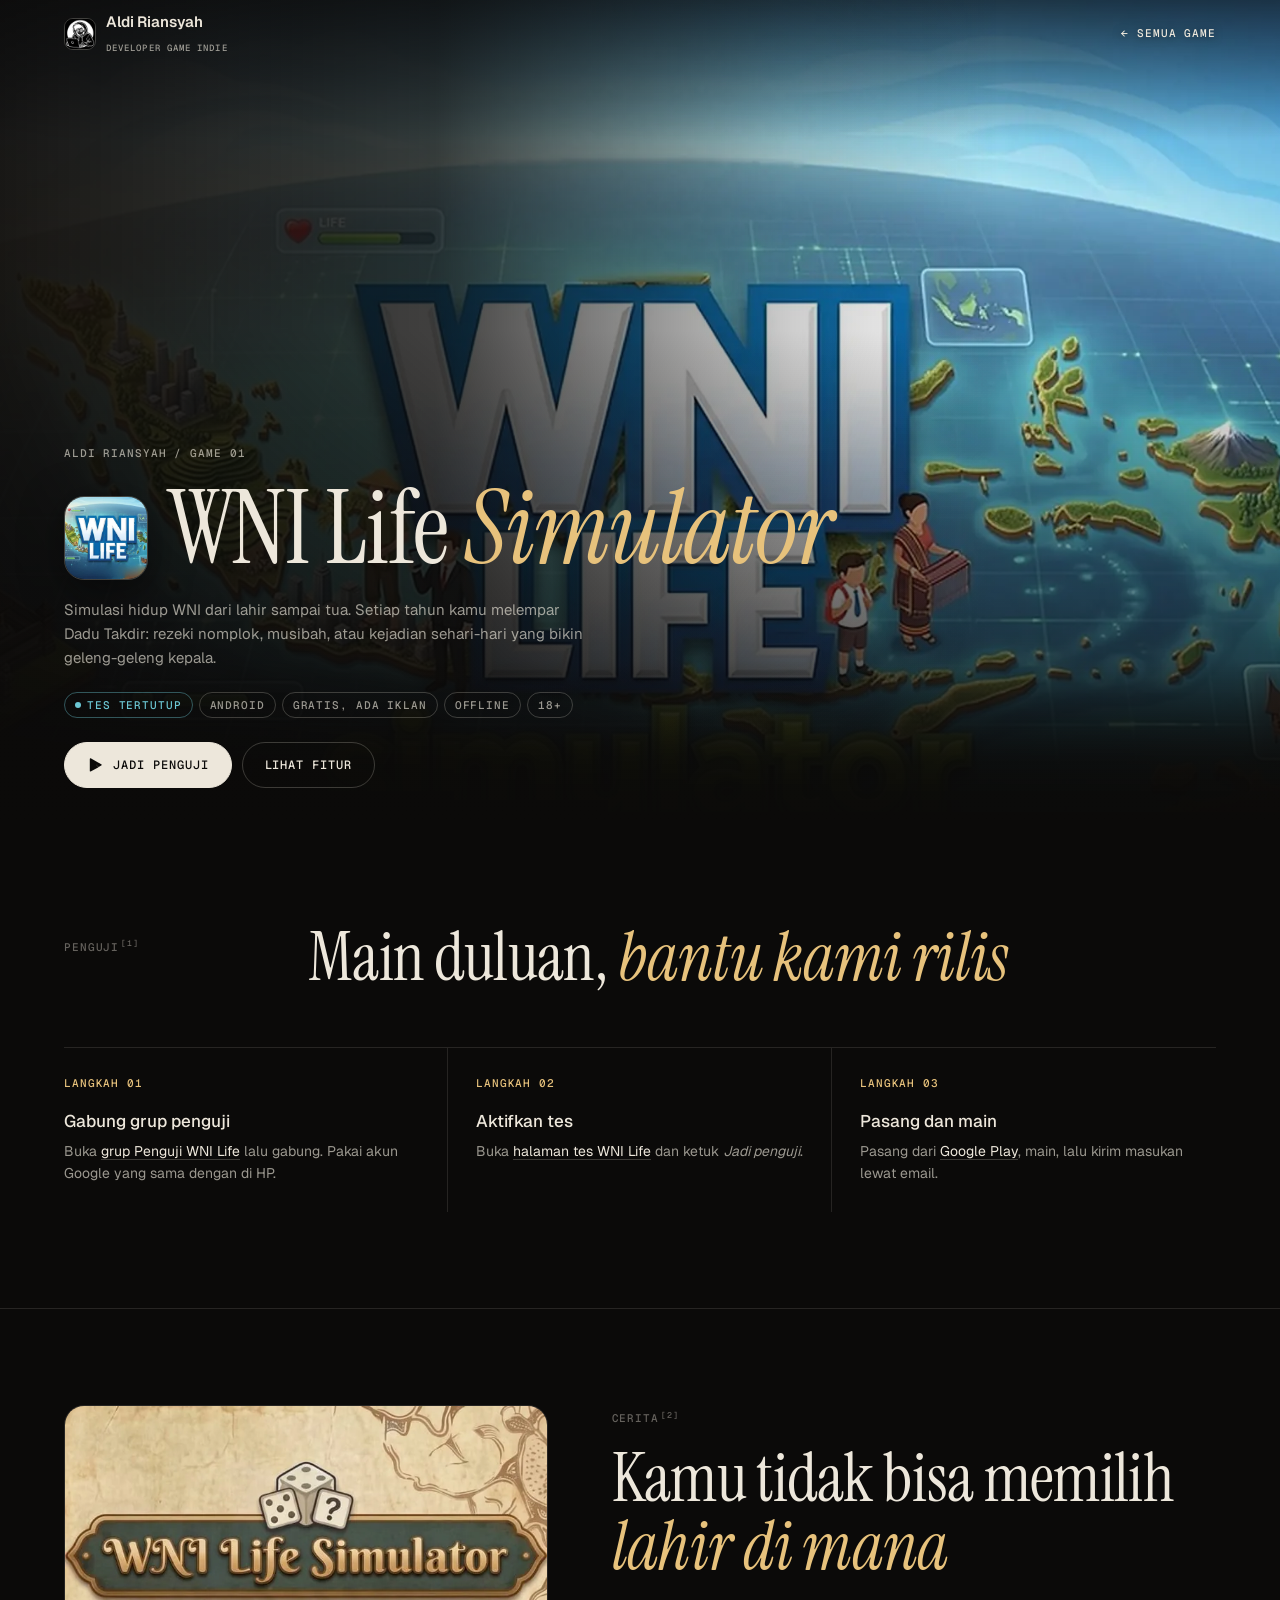
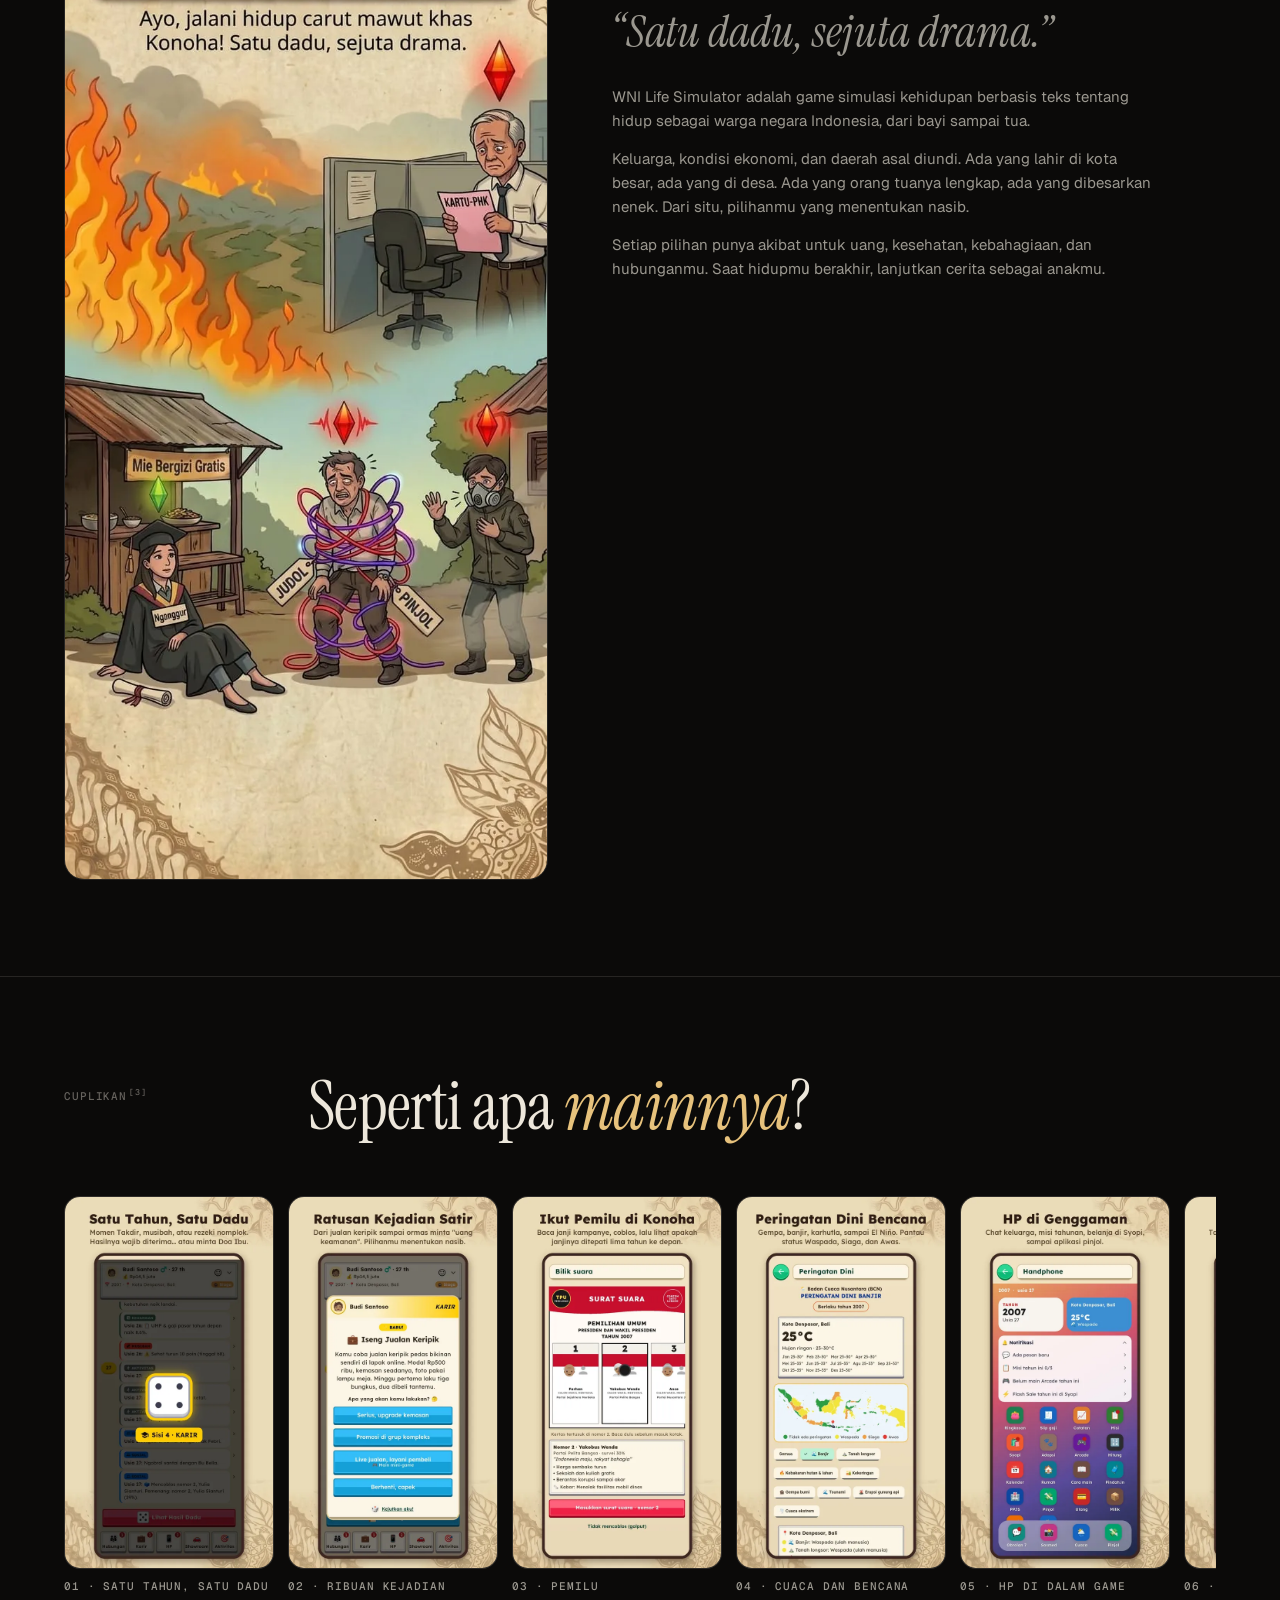
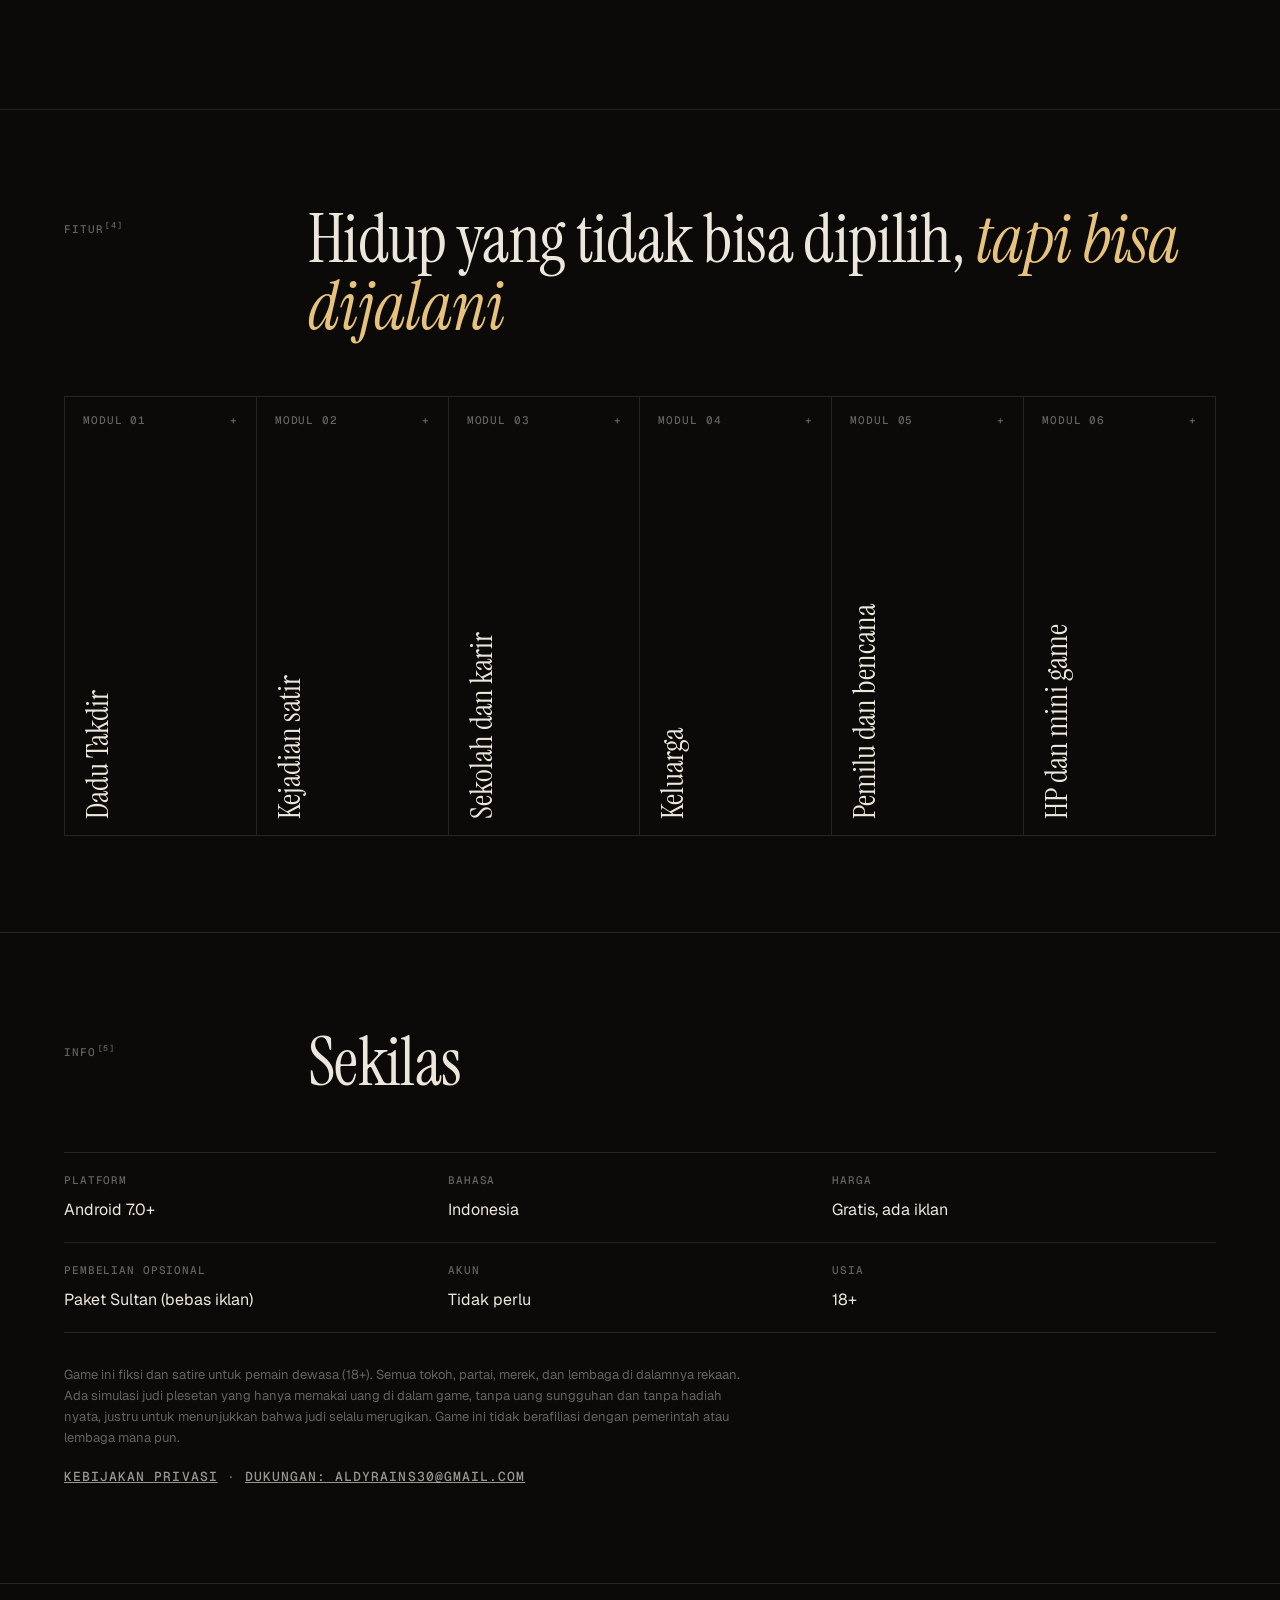
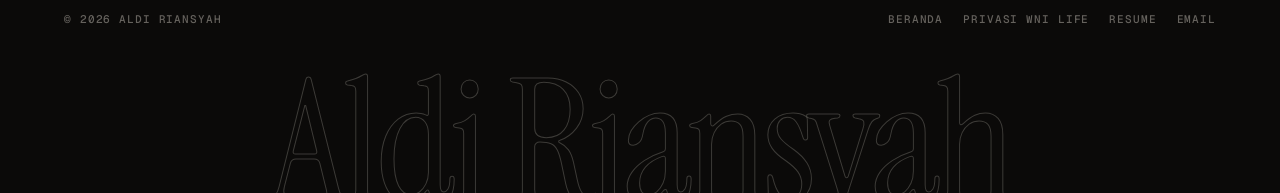
==== commit ab2ffa99: "Link the resume from the menu, about section, footer and structured data. Co-Authored-By: Claude Opu" ====
--- a/games/wni-life/index.html
+++ b/games/wni-life/index.html
@@ -186,6 +186,7 @@
       <nav aria-label="Tautan bawah">
         <a href="/">Beranda</a>
         <a href="/wni-life-privacy/">Privasi WNI Life</a>
+        <a href="/myresume/#home">Resume</a>
         <a href="mailto:aldyrains30@gmail.com">Email</a>
       </nav>
     </div>
